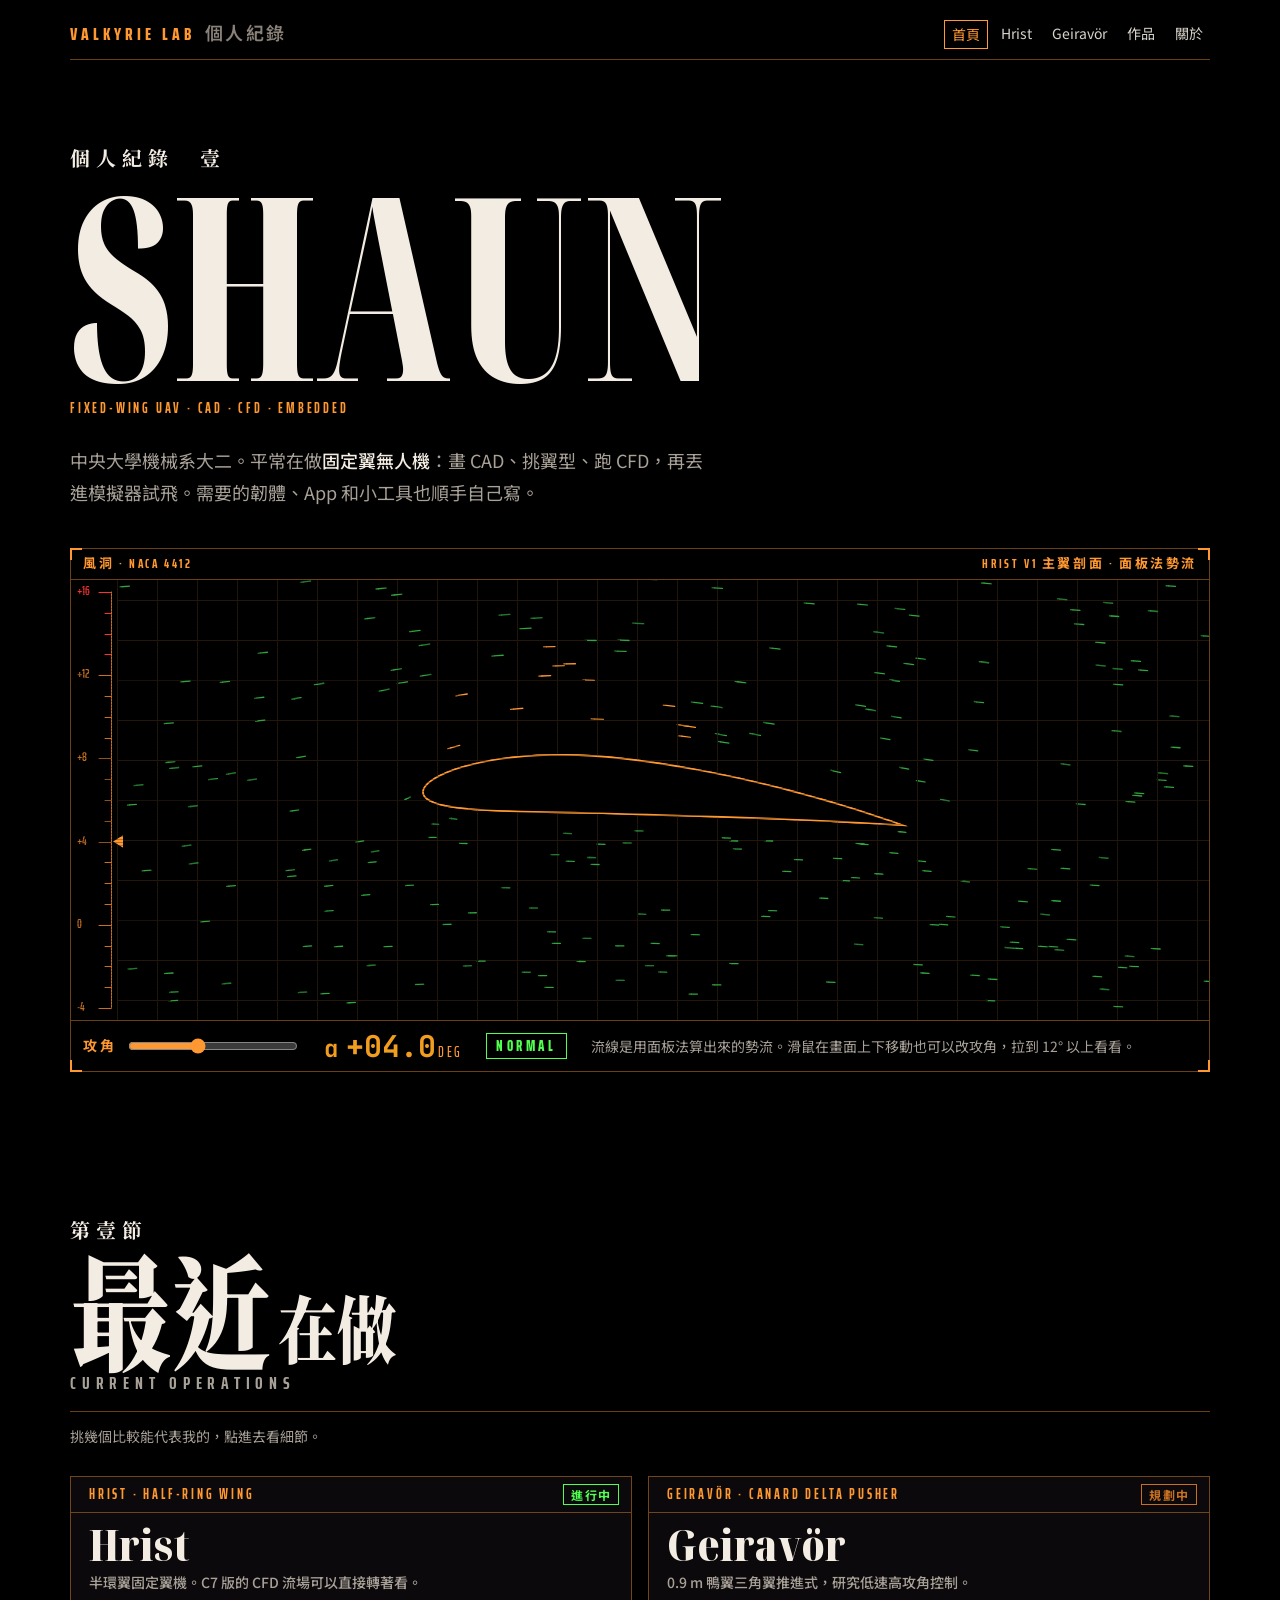
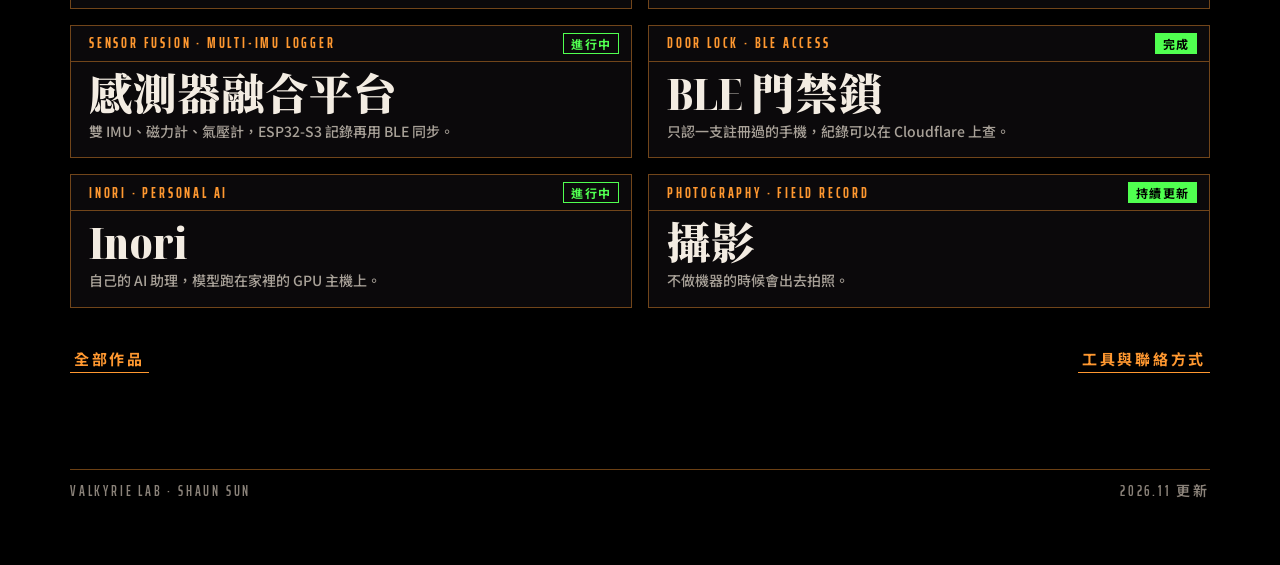
==== index.html @ 3d0bd572 "作品集網站首版（Valkyrie Lab） Shaun Sun 個人作品集：固定翼無人機、CAD/CFD、嵌入式。 首頁風洞動畫、Hrist/Geiravör 的 3D 檢視，共用 site.css/" ====
<!doctype html>
<html lang="zh-Hant">
<head>
<meta charset="utf-8">
<meta name="viewport" content="width=device-width, initial-scale=1, viewport-fit=cover">
<title>Shaun Sun · Valkyrie Lab</title>
<link rel="preconnect" href="https://fonts.googleapis.com">
<link rel="preconnect" href="https://fonts.gstatic.com" crossorigin>
<link rel="stylesheet" href="https://fonts.googleapis.com/css2?family=Noto+Serif+Display:wdth,wght@62.5..100,700..900&family=Noto+Serif+TC:wght@700;900&family=Noto+Sans+TC:wght@400;500;700&family=Saira+Extra+Condensed:wght@600;700;800&family=JetBrains+Mono:wght@400;500;700&display=swap">
<link rel="stylesheet" href="site.css">
</head>
<body>
<div class="wrap">

  <header class="top">
    <a class="mark" href="./">VALKYRIE LAB<span>個人紀錄</span></a>
    <nav aria-label="頁面導覽">
      <a href="./" aria-current="page">首頁</a>
      <a href="hrist.html">Hrist</a>
      <a href="geiravor.html">Geiravör</a>
      <a href="work.html">作品</a>
      <a href="about.html">關於</a>
    </nav>
  </header>

  <div class="hero">
    <div>
      <p class="ep">個人紀錄　壹</p>
      <h1 id="name" aria-label="Shaun"><span class="ln l2">SHAUN</span></h1>
      <p class="cap">Fixed-wing UAV · CAD · CFD · Embedded</p>
    </div>
  </div>
  <p class="lede">中央大學機械系大二。平常在做<b>固定翼無人機</b>：畫 CAD、挑翼型、跑 CFD，再丟進模擬器試飛。需要的韌體、App 和小工具也順手自己寫。</p>

  <div class="tunnel fr">
    <div class="panel-h"><span>風洞 · NACA 4412</span><span>Hrist V1 主翼剖面 · 面板法勢流</span></div>
    <div class="t-view">
      <canvas id="flow" aria-label="NACA 4412 翼型的氣流動畫，可調整攻角"></canvas>
      <div class="banner top" aria-hidden="true"><span class="hzb"></span><span class="msg"><b>警告</b><span class="en">STALL WARNING</span></span><span class="hzb"></span></div>
      <div class="banner bot" role="status"><span class="hzb"></span><span class="msg"><small>攻角超過 12°，上表面氣流開始分離</small></span><span class="hzb"></span></div>
    </div>
    <div class="tunnel-bar">
      <label for="aoa-in">攻角 <input type="range" id="aoa-in" min="-4" max="16" step="0.5" value="4"></label>
      <span class="aoa"><i>α</i><b id="aoa-out">+04.0</b>DEG</span>
      <span class="state" id="state">NORMAL</span>
      <span>流線是用面板法算出來的勢流。滑鼠在畫面上下移動也可以改攻角，拉到 12° 以上看看。</span>
    </div>
  </div>

  <section aria-labelledby="work-h">
    <h2 class="tc" id="work-h"><span class="ep">第壹節</span><span class="k"><span class="big">最近</span><span>在做</span></span><span class="en">Current operations</span></h2>
    <p class="sec-note">挑幾個比較能代表我的，點進去看細節。</p>
    <ul class="index">
      <li><a href="hrist.html"><span class="p-bar"><span>Hrist · Half-ring wing</span><span class="stamp s-now">進行中</span></span><span class="nm">Hrist<small>半環翼固定翼機。C7 版的 CFD 流場可以直接轉著看。</small></span></a></li>
      <li><a href="geiravor.html"><span class="p-bar"><span>Geiravör · Canard delta pusher</span><span class="stamp s-plan">規劃中</span></span><span class="nm">Geiravör<small>0.9 m 鴨翼三角翼推進式，研究低速高攻角控制。</small></span></a></li>
      <li><a href="work.html#fusion"><span class="p-bar"><span>Sensor fusion · Multi-IMU logger</span><span class="stamp s-now">進行中</span></span><span class="nm">感測器融合平台<small>雙 IMU、磁力計、氣壓計，ESP32-S3 記錄再用 BLE 同步。</small></span></a></li>
      <li><a href="work.html#doorlock"><span class="p-bar"><span>Door lock · BLE access</span><span class="stamp s-done">完成</span></span><span class="nm">BLE 門禁鎖<small>只認一支註冊過的手機，紀錄可以在 Cloudflare 上查。</small></span></a></li>
      <li><a href="work.html#inori"><span class="p-bar"><span>Inori · Personal AI</span><span class="stamp s-now">進行中</span></span><span class="nm">Inori<small>自己的 AI 助理，模型跑在家裡的 GPU 主機上。</small></span></a></li>
      <li><a href="work.html#photo"><span class="p-bar"><span>Photography · Field record</span><span class="stamp s-done">持續更新</span></span><span class="nm">攝影<small>不做機器的時候會出去拍照。</small></span></a></li>
    </ul>
    <p class="next"><a href="work.html">全部作品</a><a href="about.html">工具與聯絡方式</a></p>
  </section>

  <footer>
    <span>Valkyrie Lab · Shaun Sun</span>
    <span>2026.11 更新</span>
  </footer>
</div>

<script src="site.js"></script>
</body>
</html>
---- site.css ----
/* Shared styles for every page of the site.
   An original console-style personal record in the mood of 1990s anime command screens (no show marks):
   title-card headings (white heavy Mincho, compressed, big + small), thin orange frames with corner marks,
   green = state/data, red only for a real alert (the stall warning). */
:root {
  --void: #000000;
  --panel: #0b090b;
  --paper: #f3ece2;
  --ink: #d8d4cc;
  --ink-2: #a8a198;
  --ink-3: #8a8279;
  --line: rgba(216, 212, 204, 0.14);
  --or: #ff9830;
  --or-dim: #c87020;
  --or-line: rgba(255, 152, 48, 0.42);
  --or-faint: rgba(255, 152, 48, 0.13);
  --data: #50ff50;
  --amber: #f19e1f;
  --red: #ff3030;
  --model: #d8d4cc;
  --title: "Noto Serif Display", "Noto Serif TC", "Songti TC", serif;
  --mincho: "Noto Serif TC", "Songti TC", "PMingLiU", serif;
  --cond: "Saira Extra Condensed", "Arial Narrow", "Noto Sans TC", sans-serif;
  --sans: "Noto Sans TC", "PingFang TC", "Microsoft JhengHei", system-ui, sans-serif;
  --mono: "JetBrains Mono", ui-monospace, "Cascadia Mono", Consolas, monospace;
  color-scheme: dark;
}
/* dark by design: the console has no light mode, both theme hooks keep the same tokens */
@media (prefers-color-scheme: dark) { :root:not([data-theme="light"]) { color-scheme: dark; } }
:root[data-theme="dark"] { color-scheme: dark; }

* { box-sizing: border-box; }
html { scrollbar-color: var(--or-dim) var(--void); caret-color: var(--data); }
body { margin: 0; overflow-x: clip; background: var(--void); color: var(--ink); font: 16px/1.75 var(--sans); }
::selection { background: var(--or); color: #000; }
a { color: inherit; text-decoration: none; background: linear-gradient(var(--or), var(--or)) 0 100% / 100% 1px no-repeat; transition: background-size .12s steps(2), color .12s steps(2); }
a:hover { background-size: 100% 100%; color: #000; }
:focus-visible { outline: 1px solid var(--data); outline-offset: 3px; }
h1, h2, h3 { margin: 0; }
p, li, dd { text-wrap: pretty; }
button { font: inherit; color: inherit; }

.wrap {
  max-width: 1180px; margin: 0 auto;
  padding-left: max(20px, env(safe-area-inset-left, 0px));
  padding-right: max(20px, env(safe-area-inset-right, 0px));
  padding-block: 20px 64px;
}
.cap { font: 700 14px/1.3 var(--cond); letter-spacing: .2em; text-transform: uppercase; color: var(--or); }

/* frame with corner marks */
.fr { position: relative; border: 1px solid var(--or-line); }
.fr::before {
  content: ""; position: absolute; inset: -1px; pointer-events: none; z-index: 2;
  --c: var(--or); --l: 12px;
  background:
    linear-gradient(var(--c), var(--c)) 0 0 / var(--l) 2px, linear-gradient(var(--c), var(--c)) 0 0 / 2px var(--l),
    linear-gradient(var(--c), var(--c)) 100% 0 / var(--l) 2px, linear-gradient(var(--c), var(--c)) 100% 0 / 2px var(--l),
    linear-gradient(var(--c), var(--c)) 0 100% / var(--l) 2px, linear-gradient(var(--c), var(--c)) 0 100% / 2px var(--l),
    linear-gradient(var(--c), var(--c)) 100% 100% / var(--l) 2px, linear-gradient(var(--c), var(--c)) 100% 100% / 2px var(--l);
  background-repeat: no-repeat;
}
.panel-h { display: flex; flex-wrap: wrap; justify-content: space-between; gap: 4px 12px; padding: 7px 12px; border-bottom: 1px solid var(--or-line); font: 700 13px/1.2 var(--cond); letter-spacing: .2em; text-transform: uppercase; color: var(--or); }

/* ---------- top ---------- */
.top { display: flex; flex-wrap: wrap; justify-content: space-between; align-items: baseline; gap: 8px 24px; padding-bottom: 10px; border-bottom: 1px solid var(--or-line); }
.top .mark { font: 800 18px/1 var(--cond); letter-spacing: .22em; color: var(--or); background: none; }
.top .mark span { color: var(--ink-3); font-weight: 600; letter-spacing: .14em; margin-left: 10px; }
.top .mark:hover { color: var(--or); }
.top nav { display: flex; flex-wrap: wrap; gap: 4px 6px; font-size: 14px; }
.top nav a { background-size: 0 1px; padding: 1px 7px; }
.top nav a:hover { background-size: 100% 100%; }
.top nav a[aria-current="page"] { border: 1px solid var(--or); color: var(--or); }
.top nav a[aria-current="page"]:hover { color: #000; }

/* ---------- home hero: a title card ---------- */
.hero { padding-top: clamp(40px, 7vw, 88px); }
.ep { margin: 0 0 14px; font: 700 clamp(16px, 1.8vw, 20px)/1 var(--mincho); letter-spacing: .3em; color: var(--paper); }
h1 { font-family: var(--title); font-stretch: 62.5%; font-weight: 900; line-height: .78; color: var(--paper); }
h1 .ln { display: block; width: max-content; transform: scaleX(.8); transform-origin: left; }
h1 .l2 { font-size: clamp(104px, 20vw, 262px); }
h1 .ch { display: inline-block; }
.hero .cap { margin: 18px 0 0; }
.lede { font-size: clamp(16px, 1.8vw, 18px); max-width: 36em; margin: 28px 0 0; color: var(--ink-2); }
.lede b { color: var(--paper); font-weight: 500; }

.node { display: grid; grid-template-columns: 38px minmax(0, 1fr); gap: 0 12px; align-items: center; padding: 10px 12px; }
.node + .node { border-top: 1px solid var(--line); }
.hx { width: 38px; height: 33px; display: grid; place-items: center; clip-path: polygon(25% 0, 75% 0, 100% 50%, 75% 100%, 25% 100%, 0 50%); background: var(--or); color: #000; font: 800 18px/1 var(--cond); }
.node b { display: block; font: 700 16px/1.2 var(--cond); letter-spacing: .14em; color: var(--paper); }
.node span { display: block; font-size: 13px; line-height: 1.5; color: var(--ink-2); }

/* ---------- wind tunnel ---------- */
.tunnel { margin-top: 40px; --c-bg: #000000; --c-grid: #24170a; --c-line: #2fa63f; --c-hot: #ff9830; --c-foil: #ff9830; --c-alert: #ff3030; --c-tick: #c87020; }
.t-view { position: relative; }
.t-view canvas { display: block; width: 100%; height: clamp(280px, 40vw, 440px); background: #000; cursor: ns-resize; touch-action: pan-y; }
.t-view::after { content: ""; position: absolute; inset: 0; pointer-events: none; background: repeating-linear-gradient(0deg, rgba(0, 0, 0, .28) 0 1px, transparent 1px 3px); }
.tunnel-bar { display: flex; flex-wrap: wrap; align-items: center; gap: 10px 24px; padding: 10px 12px; border-top: 1px solid var(--or-line); font-size: 14px; color: var(--ink-2); }
.tunnel-bar label { display: flex; align-items: center; gap: 10px; font: 700 14px/1 var(--cond); letter-spacing: .18em; color: var(--or); }
.tunnel-bar input { width: 170px; accent-color: var(--or); }
.aoa { font: 500 14px/1 var(--cond); letter-spacing: .16em; color: var(--or); }
.aoa i { font: 700 24px/1 var(--mono); font-style: normal; color: var(--amber); }
.aoa b { font: 700 30px/1 var(--mono); letter-spacing: 0; color: var(--amber); font-variant-numeric: tabular-nums; margin: 0 2px 0 6px; }
.state { padding: 5px 9px 4px; border: 1px solid var(--data); color: var(--data); font: 800 15px/1 var(--cond); letter-spacing: .24em; }
.state.bad { border-color: var(--red); background: var(--red); color: #000; }

/* stall warning: one banner across the top of the tunnel, one across the bottom */
.banner { position: absolute; left: 46px; right: 0; z-index: 1; display: flex; align-items: stretch; background: rgba(0, 0, 0, .9); border-block: 2px solid var(--red); color: var(--red); pointer-events: none; visibility: hidden; }
.banner.top { top: 10px; }
.banner.bot { bottom: 10px; }
.banner .hzb { flex: 0 0 clamp(28px, 6vw, 72px); background: repeating-linear-gradient(-45deg, var(--red) 0 8px, #000 8px 16px); }
.banner .msg { flex: 1; display: flex; flex-wrap: wrap; align-items: baseline; justify-content: center; gap: 2px 18px; padding: 6px 12px; text-align: center; }
.banner b { font: 900 clamp(26px, 3.6vw, 38px)/1 var(--mincho); letter-spacing: .14em; }
.banner .en { font: 800 clamp(14px, 1.8vw, 19px)/1.2 var(--cond); letter-spacing: .34em; }
.banner small { font: 700 14px/1.5 var(--sans); color: var(--ink); }
.t-view.stall .banner { visibility: visible; }

/* ---------- title-card headings: first part big, second part small ---------- */
section { margin-top: clamp(88px, 12vw, 148px); }
.page-head { margin-top: clamp(48px, 8vw, 96px); }
.tc { display: grid; gap: 10px; padding-bottom: 16px; border-bottom: 1px solid var(--or-line); }
.tc .ep { margin: 0; }
.tc .k { display: flex; align-items: flex-end; flex-wrap: wrap; gap: 0 .1em; justify-self: start; transform: scaleX(.8); transform-origin: left bottom; font: 900 clamp(40px, 6vw, 74px)/1 var(--mincho); color: var(--paper); }
.tc .k .big { font-size: 1.7em; line-height: .9; }
.tc .en { font: 700 clamp(14px, 1.6vw, 18px)/1.2 var(--cond); letter-spacing: .32em; text-transform: uppercase; color: var(--ink-2); }
.sec-note { margin: 12px 0 0; font-size: 14px; color: var(--ink-2); }

/* status stamps: outline = in progress (blinks in the bar), solid = done, dim = planned */
.stamp { display: inline-block; padding: 4px 7px 3px; border: 1px solid currentColor; font: 700 12px/1 var(--sans); letter-spacing: .1em; white-space: nowrap; }
.s-now { color: var(--data); }
.s-done { color: #000; background: var(--data); border-color: var(--data); }
.s-plan { color: var(--or-dim); }

/* ---------- home: project index ---------- */
.index { list-style: none; margin: 28px 0 0; padding: 0; display: grid; grid-template-columns: repeat(2, minmax(0, 1fr)); gap: 16px; }
.index a { display: grid; grid-template-rows: auto 1fr; gap: 10px; height: 100%; padding: 0 18px 16px; background: var(--panel); border: 1px solid var(--or-line); transition: border-color .12s steps(2), background-color .12s steps(2); }
.index a:hover { color: inherit; background: var(--or-faint); border-color: var(--or); }
.index .p-bar { margin: 0 -18px; padding: 7px 12px 7px 18px; }
.index .nm { font-family: var(--title); font-stretch: 66%; font-weight: 900; font-size: clamp(30px, 3.4vw, 44px); line-height: 1; color: var(--paper); }
.index .nm small { display: block; margin-top: 6px; font: 500 14px/1.4 var(--sans); color: var(--ink-2); }

/* ---------- project articles ---------- */
.proj {
  margin-top: 32px; background: var(--panel);
  display: grid; grid-template-columns: minmax(0, 240px) minmax(0, 1fr) minmax(0, 300px); gap: 22px 36px;
  padding: 0 22px 26px; scroll-margin-top: 20px;
}
.p-bar { grid-column: 1 / -1; margin: 0 -22px; padding: 7px 12px 7px 22px; display: flex; flex-wrap: wrap; justify-content: space-between; align-items: center; gap: 8px 16px; border-bottom: 1px solid var(--or-line); font: 700 14px/1.2 var(--cond); letter-spacing: .2em; text-transform: uppercase; color: var(--or); }
.p-head { display: grid; gap: 10px; align-content: start; }
h3 { font-family: var(--title); font-stretch: 66%; font-weight: 900; font-size: clamp(36px, 4.2vw, 54px); line-height: .92; color: var(--paper); }
h3 small { display: block; margin-top: 10px; font: 500 15px/1.4 var(--sans); color: var(--ink-2); }
.meta { margin: 0; font: 600 14px/1.2 var(--cond); letter-spacing: .16em; text-transform: uppercase; color: var(--ink-3); }
.p-body { display: grid; gap: 14px; align-content: start; min-width: 0; }
.p-body p { margin: 0; }
.note { color: var(--amber); font-size: 15px; line-height: 1.6; }
.note::before { content: "NOTE"; margin-right: 10px; font: 700 13px/1 var(--cond); letter-spacing: .18em; color: var(--or-dim); }
.tools { font: 13px/1.7 var(--mono); color: var(--ink-3); }
.subs { list-style: none; margin: 0; padding: 0; font-size: 15px; }
.subs li { display: flex; justify-content: space-between; align-items: center; gap: 12px; padding: 7px 0; border-bottom: 1px solid var(--line); }
.log { list-style: none; margin: 24px 0 0; padding: 0; border-left: 2px solid var(--or); }
.log li { display: grid; grid-template-columns: 56px 128px minmax(0, 1fr); gap: 4px 16px; align-items: baseline; padding: 12px 0 12px 16px; border-bottom: 1px solid var(--line); }
.log time { font: 13px/1.4 var(--mono); color: var(--amber); font-variant-numeric: tabular-nums; }
.log b { font: 700 18px/1.2 var(--cond); letter-spacing: .14em; color: var(--or); }
.log span { color: var(--ink-2); max-width: 40em; }
.p-spec { margin: 0; display: grid; grid-template-columns: max-content minmax(0, 1fr); gap: 0 16px; align-content: start; font-size: 14px; }
.p-spec dt { padding: 6px 0; border-top: 1px solid var(--line); color: var(--ink-3); }
.p-spec dd { margin: 0; padding: 6px 0; border-top: 1px solid var(--line); font: 13.5px/1.6 var(--mono); color: var(--data); min-width: 0; overflow-wrap: anywhere; font-variant-numeric: tabular-nums; }
.media { grid-column: 1 / -1; display: grid; grid-template-columns: repeat(3, minmax(0, 1fr)); gap: 16px; }
.media figure { margin: 0; display: grid; gap: 8px; min-width: 0; }
.media figcaption { font: 600 14px/1.3 var(--cond); letter-spacing: .14em; text-transform: uppercase; color: var(--ink-3); }
.foil img { display: block; width: 100%; max-width: 100%; aspect-ratio: 4 / 1; object-fit: contain; padding: 10px; background: #fff; filter: invert(1); border: 1px solid #555; }

/* 3D viewers */
.viewer { grid-column: 1 / -1; position: relative; margin: 0; }
.v-stage { position: relative; }
.v-stage canvas {
  display: block; width: 100%; height: clamp(300px, 46vw, 540px); cursor: grab; touch-action: pan-y;
  background: linear-gradient(var(--line) 1px, transparent 1px) 0 0 / 40px 40px, linear-gradient(90deg, var(--line) 1px, transparent 1px) 0 0 / 40px 40px, #000;
}
.v-stage canvas:active { cursor: grabbing; }
.v-load { position: absolute; left: 12px; top: 10px; font: 13px/1.4 var(--mono); color: var(--data); pointer-events: none; }
.viewer .note { font-family: var(--sans); padding: 10px 12px 12px; margin: 0; }
.rack { position: absolute; right: 10px; top: 10px; width: 196px; background: rgba(0, 0, 0, .78); pointer-events: none; }
.rack dl { margin: 0; display: grid; grid-template-columns: max-content minmax(0, 1fr); gap: 0 10px; padding: 6px 10px 8px; }
.rack dt { font: 700 12px/1.9 var(--cond); letter-spacing: .18em; color: var(--or); }
.rack dd { margin: 0; font: 12px/1.9 var(--mono); color: var(--data); text-align: right; font-variant-numeric: tabular-nums; }
.v-ctl { display: flex; flex-wrap: wrap; align-items: center; gap: 8px 10px; padding: 10px 12px; border-top: 1px solid var(--or-line); }
.tg { padding: 5px 10px 4px; border: 1px solid var(--or-dim); background: transparent; color: var(--or); font: 700 14px/1 var(--cond); letter-spacing: .16em; cursor: pointer; transition: background-color .12s steps(2), color .12s steps(2); }
.tg[aria-pressed="true"] { background: var(--or); border-color: var(--or); color: #000; }
.tg:disabled { opacity: .4; cursor: default; }
.v-ctl label { display: flex; align-items: center; gap: 8px; margin-left: auto; font: 700 14px/1 var(--cond); letter-spacing: .16em; color: var(--or); }
.v-ctl input { width: 150px; accent-color: var(--or); }
.v-ctl output { min-width: 5.5em; font: 13px/1 var(--mono); color: var(--amber); font-variant-numeric: tabular-nums; }
.legend { display: flex; flex-wrap: wrap; gap: 8px 28px; padding: 0 12px 4px; }
.leg { display: grid; gap: 4px; min-width: 200px; flex: 1; max-width: 340px; }
.leg span { font: 600 13px/1.2 var(--cond); letter-spacing: .14em; color: var(--ink-2); }
.leg i { display: block; height: 8px; }
.leg em { display: flex; justify-content: space-between; font: normal 11px/1 var(--mono); color: var(--ink-3); }
.ig { font-size: 18px; font-weight: 700; }

/* ---------- archive ---------- */
.groups { display: grid; grid-template-columns: repeat(2, minmax(0, 1fr)); gap: 0 56px; }
.group h3 { font: 700 15px/1.3 var(--sans); letter-spacing: .12em; color: var(--or); padding: 32px 0 8px; border-bottom: 1px solid var(--or-line); }
.list { list-style: none; margin: 0; padding: 0; }
.list li { display: grid; grid-template-columns: minmax(0, 1fr) max-content; gap: 4px 16px; padding: 12px 10px; margin: 0 -10px; border-bottom: 1px solid var(--line); scroll-margin-top: 20px; transition: background-color .12s steps(2); }
.list li:hover, .list li:target { background-color: var(--or-faint); }
.list b { color: var(--paper); font-weight: 700; }
.list .d { grid-column: 1 / -1; font-size: 14px; color: var(--ink-2); }
.list .t { grid-column: 1 / -1; font: 12px/1.6 var(--mono); color: var(--ink-3); }
.list .stamp { align-self: start; }
.list li.has-thumb { grid-template-columns: minmax(0, 1fr) max-content 92px; }
.list .thumb { grid-column: 3; grid-row: 1 / span 3; width: 92px; height: 120px; max-width: 100%; object-fit: cover; border: 1px solid var(--or-line); filter: grayscale(.35) contrast(1.08); }

/* ---------- tools ---------- */
.xref { margin: 28px 0 0; display: grid; grid-template-columns: max-content minmax(0, 1fr); gap: 0 28px; }
.xref dt, .xref dd { margin: 0; padding: 12px 0; border-bottom: 1px solid var(--line); }
.xref dt { font: 500 14px/1.6 var(--mono); color: var(--or); }
.xref dd { display: flex; flex-wrap: wrap; gap: 2px 18px; font-size: 15px; min-width: 0; }

/* ---------- about ---------- */
.about { display: grid; grid-template-columns: minmax(0, 1.4fr) minmax(0, 1fr); gap: 40px 64px; padding-top: 28px; }
.about p { margin: 0 0 14px; max-width: 36em; }
.side { display: grid; gap: 24px; align-content: start; }
.contact { margin: 0; align-content: start; display: grid; grid-template-columns: max-content minmax(0, 1fr); }
.contact dt, .contact dd { margin: 0; padding: 10px 12px; border-bottom: 1px solid var(--line); min-width: 0; overflow-wrap: anywhere; }
.contact dt { font: 700 14px/1.6 var(--cond); letter-spacing: .16em; text-transform: uppercase; color: var(--or); }
.contact .todo { color: var(--ink-3); }

.next { margin-top: 40px; display: flex; flex-wrap: wrap; justify-content: space-between; gap: 12px; font: 700 15px/1.4 var(--cond); letter-spacing: .18em; text-transform: uppercase; }
.next a { color: var(--or); padding: 2px 4px; }
.next a:hover { color: #000; }

footer { margin-top: 96px; padding-top: 12px; border-top: 1px solid var(--or-line); display: flex; flex-wrap: wrap; justify-content: space-between; gap: 8px; font: 600 14px/1.4 var(--cond); letter-spacing: .2em; text-transform: uppercase; color: var(--ink-3); }

@media (max-width: 960px) {
  .proj { grid-template-columns: minmax(0, 1fr) minmax(0, 1fr); }
  .p-head { grid-column: 1 / -1; }
}
@media (max-width: 720px) {
  .proj, .groups, .about, .media, .index { grid-template-columns: 1fr; }
  .xref { grid-template-columns: 1fr; }
  .log li { grid-template-columns: 56px minmax(0, 1fr); }
  .log span { grid-column: 1 / -1; }
  .xref dt { border-bottom: 0; padding-bottom: 0; }
  .rack { position: static; width: auto; border-top: 1px solid var(--or-line); }
  .v-ctl label { margin-left: 0; }
  .banner { left: 0; }
}

/* ---------- motion: stepped, never eased. The name types in, the tunnel boots, live work blinks. ---------- */
@media (prefers-reduced-motion: no-preference) {
  h1 .ch { animation: type 10ms steps(1, end) both; animation-delay: calc(150ms + var(--i) * 70ms); }
  @keyframes type { from { opacity: 0; } }
  .tunnel { animation: boot .4s .9s steps(4, jump-none) both; }
  @keyframes boot { from { opacity: 0; } }
  .p-bar .s-now { animation: blink 1.2s steps(1, end) infinite; }
  .t-view.stall .banner .msg, .state.bad { animation: blink .9s steps(1, end) infinite; }
  @keyframes blink { 50% { opacity: .35; } }
}
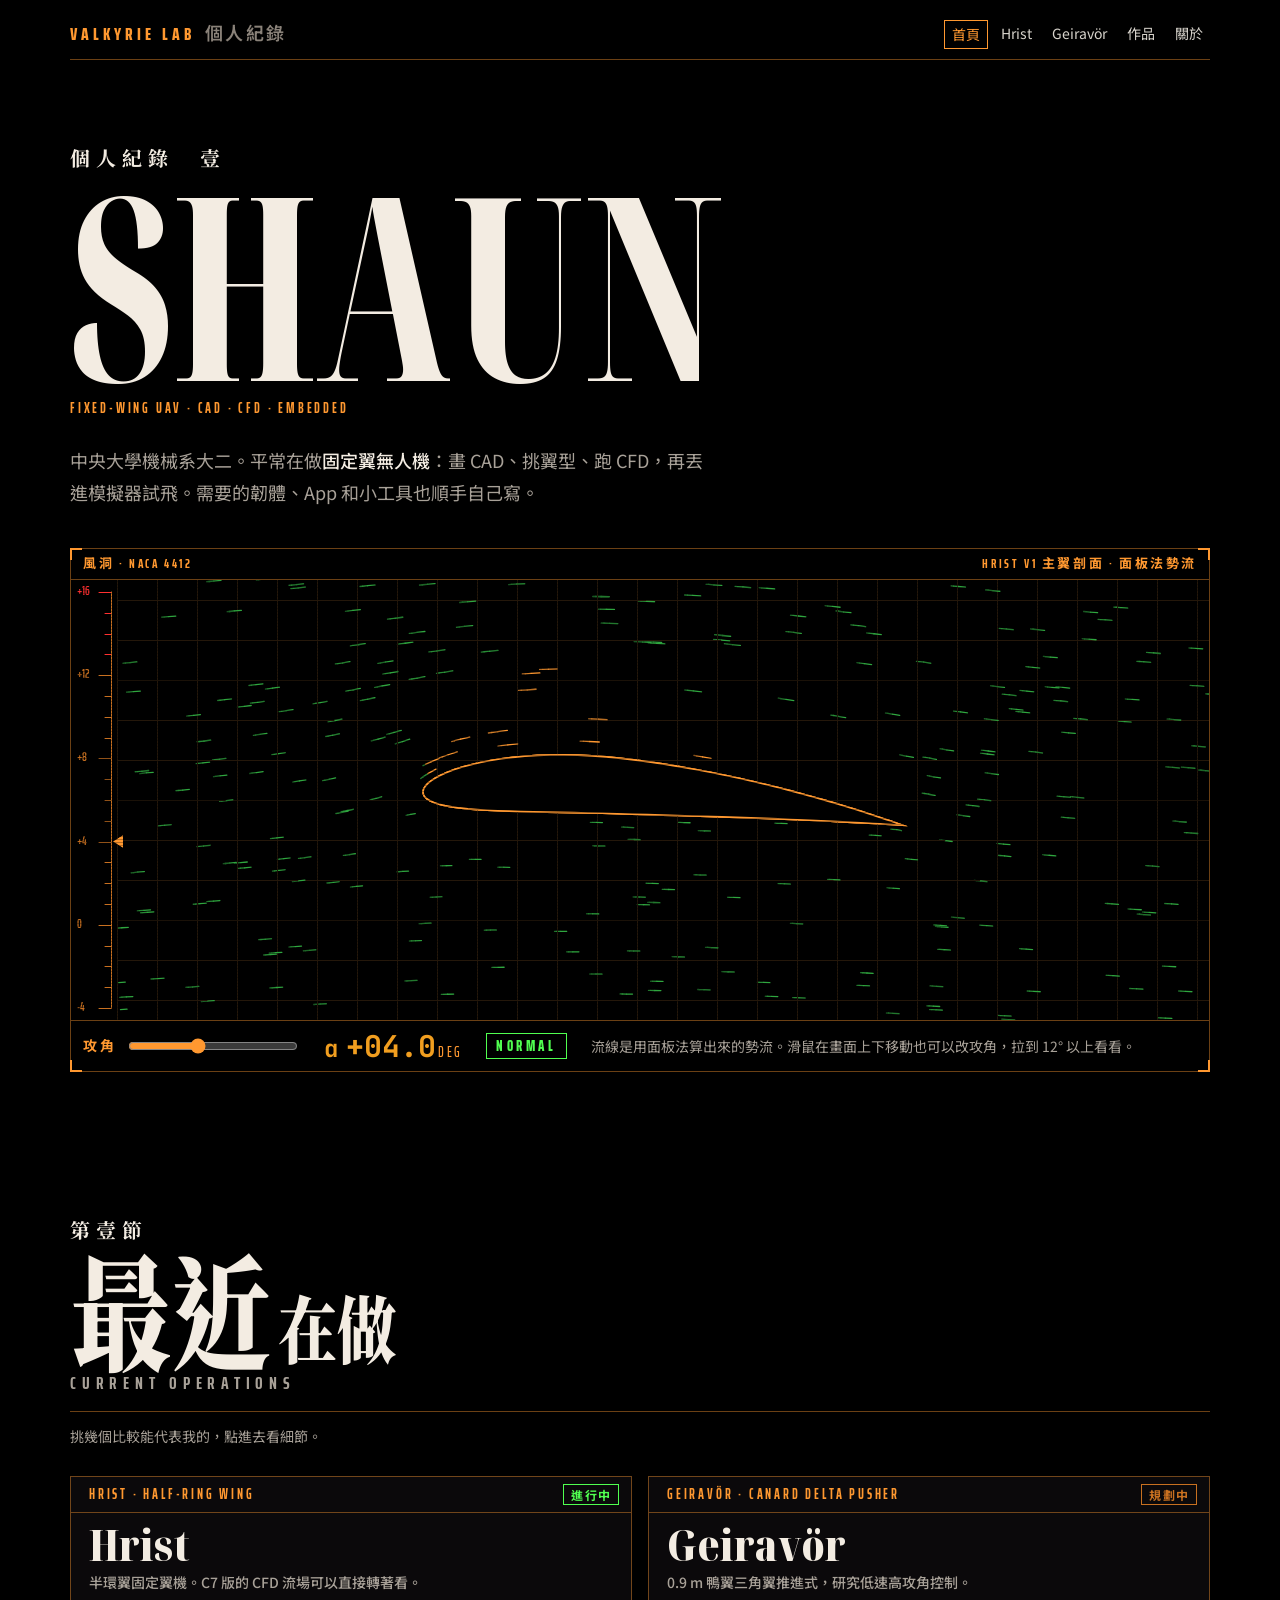
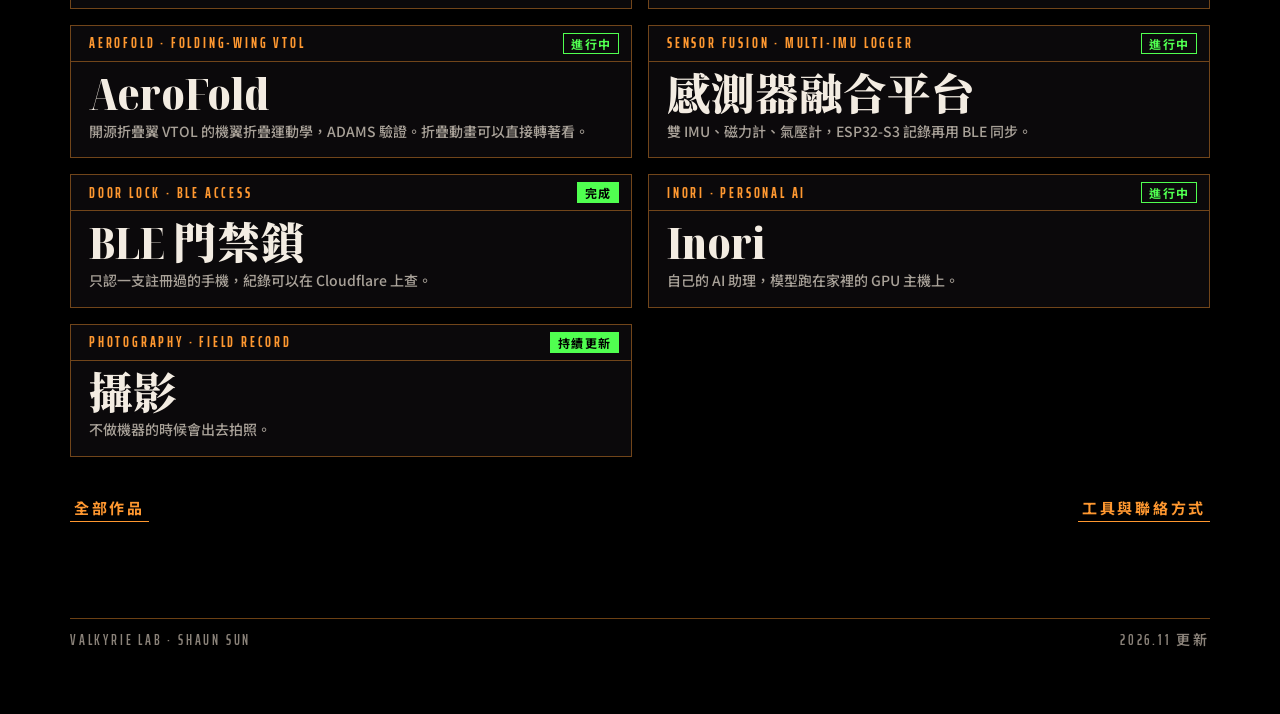
==== commit 5b54077e: "AeroFold 改成和 Hrist、Geiravör 同格式的專案頁，首頁加卡片 - aerofold.html：網站版專案頁（規格表、子項目、嵌入式 3D 檢視） - aerofold-viewe" ====
--- a/index.html
+++ b/index.html
@@ -53,6 +53,7 @@
     <ul class="index">
       <li><a href="hrist.html"><span class="p-bar"><span>Hrist · Half-ring wing</span><span class="stamp s-now">進行中</span></span><span class="nm">Hrist<small>半環翼固定翼機。C7 版的 CFD 流場可以直接轉著看。</small></span></a></li>
       <li><a href="geiravor.html"><span class="p-bar"><span>Geiravör · Canard delta pusher</span><span class="stamp s-plan">規劃中</span></span><span class="nm">Geiravör<small>0.9 m 鴨翼三角翼推進式，研究低速高攻角控制。</small></span></a></li>
+      <li><a href="aerofold.html"><span class="p-bar"><span>AeroFold · Folding-wing VTOL</span><span class="stamp s-now">進行中</span></span><span class="nm">AeroFold<small>開源折疊翼 VTOL 的機翼折疊運動學，ADAMS 驗證。折疊動畫可以直接轉著看。</small></span></a></li>
       <li><a href="work.html#fusion"><span class="p-bar"><span>Sensor fusion · Multi-IMU logger</span><span class="stamp s-now">進行中</span></span><span class="nm">感測器融合平台<small>雙 IMU、磁力計、氣壓計，ESP32-S3 記錄再用 BLE 同步。</small></span></a></li>
       <li><a href="work.html#doorlock"><span class="p-bar"><span>Door lock · BLE access</span><span class="stamp s-done">完成</span></span><span class="nm">BLE 門禁鎖<small>只認一支註冊過的手機，紀錄可以在 Cloudflare 上查。</small></span></a></li>
       <li><a href="work.html#inori"><span class="p-bar"><span>Inori · Personal AI</span><span class="stamp s-now">進行中</span></span><span class="nm">Inori<small>自己的 AI 助理，模型跑在家裡的 GPU 主機上。</small></span></a></li>
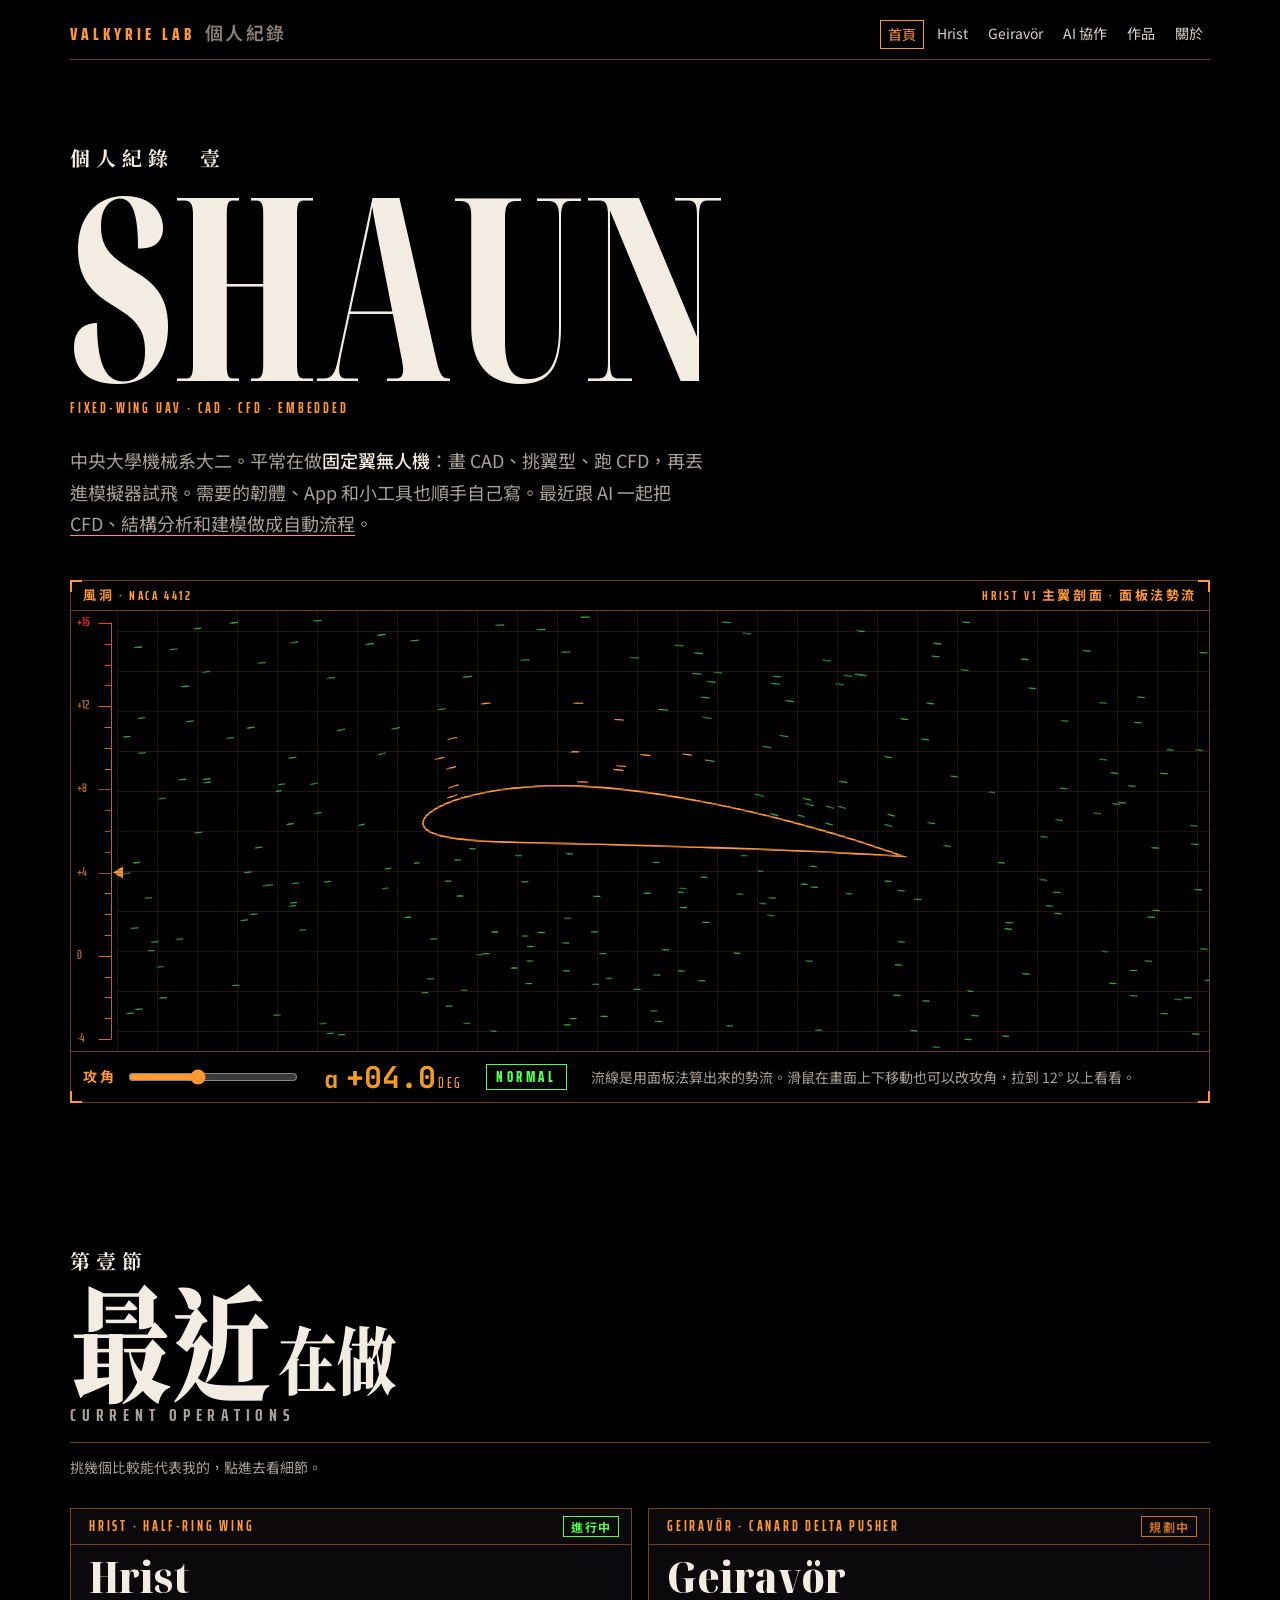
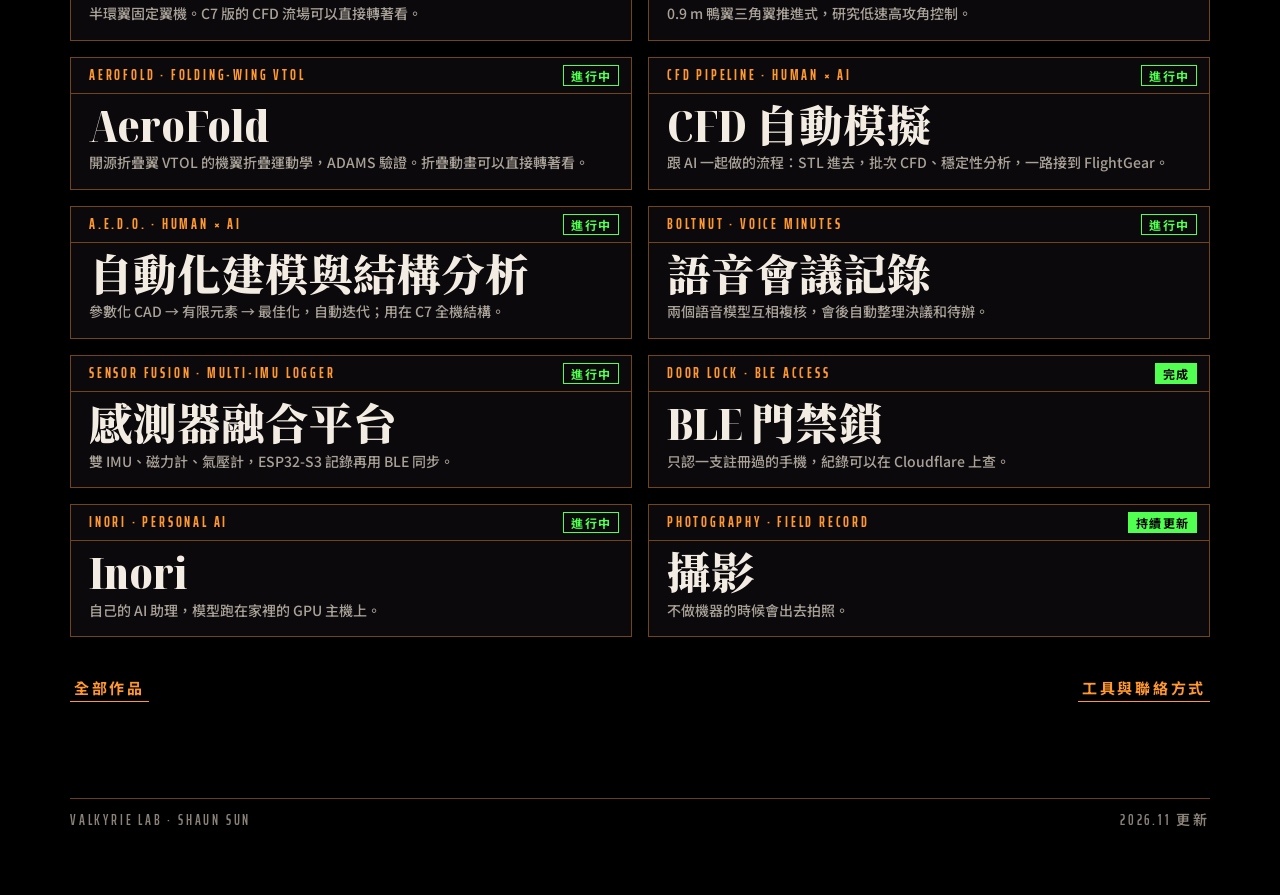
==== commit 20f5efc0: "新增「AI 共同實作」頁：CFD 自動模擬、自動化建模與結構分析、語音會議記錄 - ai.html：三個專案的說明、流程圖、規格與 AEDO 圖 - 所有頁面導覽加入 AI 協作；首頁與作品頁加入連結" ====
--- a/index.html
+++ b/index.html
@@ -18,6 +18,7 @@
       <a href="./" aria-current="page">首頁</a>
       <a href="hrist.html">Hrist</a>
       <a href="geiravor.html">Geiravör</a>
+      <a href="ai.html">AI 協作</a>
       <a href="work.html">作品</a>
       <a href="about.html">關於</a>
     </nav>
@@ -30,7 +31,7 @@
       <p class="cap">Fixed-wing UAV · CAD · CFD · Embedded</p>
     </div>
   </div>
-  <p class="lede">中央大學機械系大二。平常在做<b>固定翼無人機</b>：畫 CAD、挑翼型、跑 CFD，再丟進模擬器試飛。需要的韌體、App 和小工具也順手自己寫。</p>
+  <p class="lede">中央大學機械系大二。平常在做<b>固定翼無人機</b>：畫 CAD、挑翼型、跑 CFD，再丟進模擬器試飛。需要的韌體、App 和小工具也順手自己寫。最近跟 AI 一起把 <a href="ai.html">CFD、結構分析和建模做成自動流程</a>。</p>
 
   <div class="tunnel fr">
     <div class="panel-h"><span>風洞 · NACA 4412</span><span>Hrist V1 主翼剖面 · 面板法勢流</span></div>
@@ -54,6 +55,9 @@
       <li><a href="hrist.html"><span class="p-bar"><span>Hrist · Half-ring wing</span><span class="stamp s-now">進行中</span></span><span class="nm">Hrist<small>半環翼固定翼機。C7 版的 CFD 流場可以直接轉著看。</small></span></a></li>
       <li><a href="geiravor.html"><span class="p-bar"><span>Geiravör · Canard delta pusher</span><span class="stamp s-plan">規劃中</span></span><span class="nm">Geiravör<small>0.9 m 鴨翼三角翼推進式，研究低速高攻角控制。</small></span></a></li>
       <li><a href="aerofold.html"><span class="p-bar"><span>AeroFold · Folding-wing VTOL</span><span class="stamp s-now">進行中</span></span><span class="nm">AeroFold<small>開源折疊翼 VTOL 的機翼折疊運動學，ADAMS 驗證。折疊動畫可以直接轉著看。</small></span></a></li>
+      <li><a href="ai.html#cfd-auto"><span class="p-bar"><span>CFD pipeline · Human × AI</span><span class="stamp s-now">進行中</span></span><span class="nm">CFD 自動模擬<small>跟 AI 一起做的流程：STL 進去，批次 CFD、穩定性分析，一路接到 FlightGear。</small></span></a></li>
+      <li><a href="ai.html#aedo"><span class="p-bar"><span>A.E.D.O. · Human × AI</span><span class="stamp s-now">進行中</span></span><span class="nm">自動化建模與結構分析<small>參數化 CAD → 有限元素 → 最佳化，自動迭代；用在 C7 全機結構。</small></span></a></li>
+      <li><a href="ai.html#meeting"><span class="p-bar"><span>BoltNut · Voice minutes</span><span class="stamp s-now">進行中</span></span><span class="nm">語音會議記錄<small>兩個語音模型互相複核，會後自動整理決議和待辦。</small></span></a></li>
       <li><a href="work.html#fusion"><span class="p-bar"><span>Sensor fusion · Multi-IMU logger</span><span class="stamp s-now">進行中</span></span><span class="nm">感測器融合平台<small>雙 IMU、磁力計、氣壓計，ESP32-S3 記錄再用 BLE 同步。</small></span></a></li>
       <li><a href="work.html#doorlock"><span class="p-bar"><span>Door lock · BLE access</span><span class="stamp s-done">完成</span></span><span class="nm">BLE 門禁鎖<small>只認一支註冊過的手機，紀錄可以在 Cloudflare 上查。</small></span></a></li>
       <li><a href="work.html#inori"><span class="p-bar"><span>Inori · Personal AI</span><span class="stamp s-now">進行中</span></span><span class="nm">Inori<small>自己的 AI 助理，模型跑在家裡的 GPU 主機上。</small></span></a></li>
--- a/site.css
+++ b/site.css
@@ -227,6 +227,29 @@
 .contact .todo { color: var(--ink-3); }
 
 .next { margin-top: 40px; display: flex; flex-wrap: wrap; justify-content: space-between; gap: 12px; font: 700 15px/1.4 var(--cond); letter-spacing: .18em; text-transform: uppercase; }
+/* ---------- AI co-work page: pipelines, wide figures, split of work ---------- */
+.flow { grid-column: 1 / -1; list-style: none; margin: 0; padding: 0; display: flex; flex-wrap: nowrap; align-items: stretch; gap: 0; counter-reset: st; }
+.flow li { counter-increment: st; flex: 1 1 0; min-width: 0; display: grid; align-content: start; gap: 4px; padding: 10px 12px; border: 1px solid var(--or-line); background: var(--void); position: relative; margin-right: 22px; }
+.flow li:last-child { margin-right: 0; }
+.flow li::before { content: counter(st, decimal-leading-zero); font: 700 13px/1 var(--cond); letter-spacing: .18em; color: var(--or); }
+.flow li:not(:last-child)::after { content: "▶"; position: absolute; right: -18px; top: 50%; transform: translateY(-50%); font-size: 11px; color: var(--or-dim); }
+.flow b { font: 700 18px/1.15 var(--cond); letter-spacing: .06em; color: var(--paper); }
+.flow span { font-size: 13.5px; line-height: 1.5; color: var(--ink-2); }
+.flow li.gate { border-color: var(--data); }
+.flow li.gate::before { content: counter(st, decimal-leading-zero) " · GATE"; color: var(--data); }
+.flow li.human { border-style: dashed; border-color: var(--amber); }
+.flow li.human::before { content: counter(st, decimal-leading-zero) " · 人工"; color: var(--amber); }
+.flow-cap { grid-column: 1 / -1; margin: -10px 0 0; font-size: 13.5px; color: var(--ink-3); }
+.figs { grid-column: 1 / -1; display: grid; grid-template-columns: minmax(0, 1fr) minmax(0, 1.5fr); gap: 16px; align-items: start; }
+.wide { grid-column: 1 / -1; margin: 0; display: grid; gap: 8px; min-width: 0; }
+.figs .wide { grid-column: auto; }
+.wide img { display: block; width: 100%; height: auto; background: #fff; border: 1px solid #555; }
+.wide figcaption { font-size: 14px; color: var(--ink-3); }
+.split { display: grid; grid-template-columns: repeat(3, minmax(0, 1fr)); gap: 16px; margin-top: 24px; }
+.split > div { padding: 14px 18px 18px; background: var(--panel); }
+.split h3 { font-size: clamp(26px, 3vw, 34px); margin-bottom: 10px; }
+.split ul { margin: 0; padding-left: 1.1em; font-size: 15px; color: var(--ink-2); display: grid; gap: 6px; }
+
 .next a { color: var(--or); padding: 2px 4px; }
 .next a:hover { color: #000; }
 
@@ -235,10 +258,13 @@
 @media (max-width: 960px) {
   .proj { grid-template-columns: minmax(0, 1fr) minmax(0, 1fr); }
   .p-head { grid-column: 1 / -1; }
+  .flow { flex-direction: column; }
+  .flow li { margin-right: 0; margin-bottom: 14px; }
+  .flow li:not(:last-child)::after { content: "▼"; right: auto; left: 50%; top: auto; bottom: -15px; transform: translateX(-50%); }
 }
 @media (max-width: 720px) {
-  .proj, .groups, .about, .media, .index { grid-template-columns: 1fr; }
-  .xref { grid-template-columns: 1fr; }
+  .proj, .groups, .about, .media, .index, .split, .figs { grid-template-columns: 1fr; }
+      .xref { grid-template-columns: 1fr; }
   .log li { grid-template-columns: 56px minmax(0, 1fr); }
   .log span { grid-column: 1 / -1; }
   .xref dt { border-bottom: 0; padding-bottom: 0; }
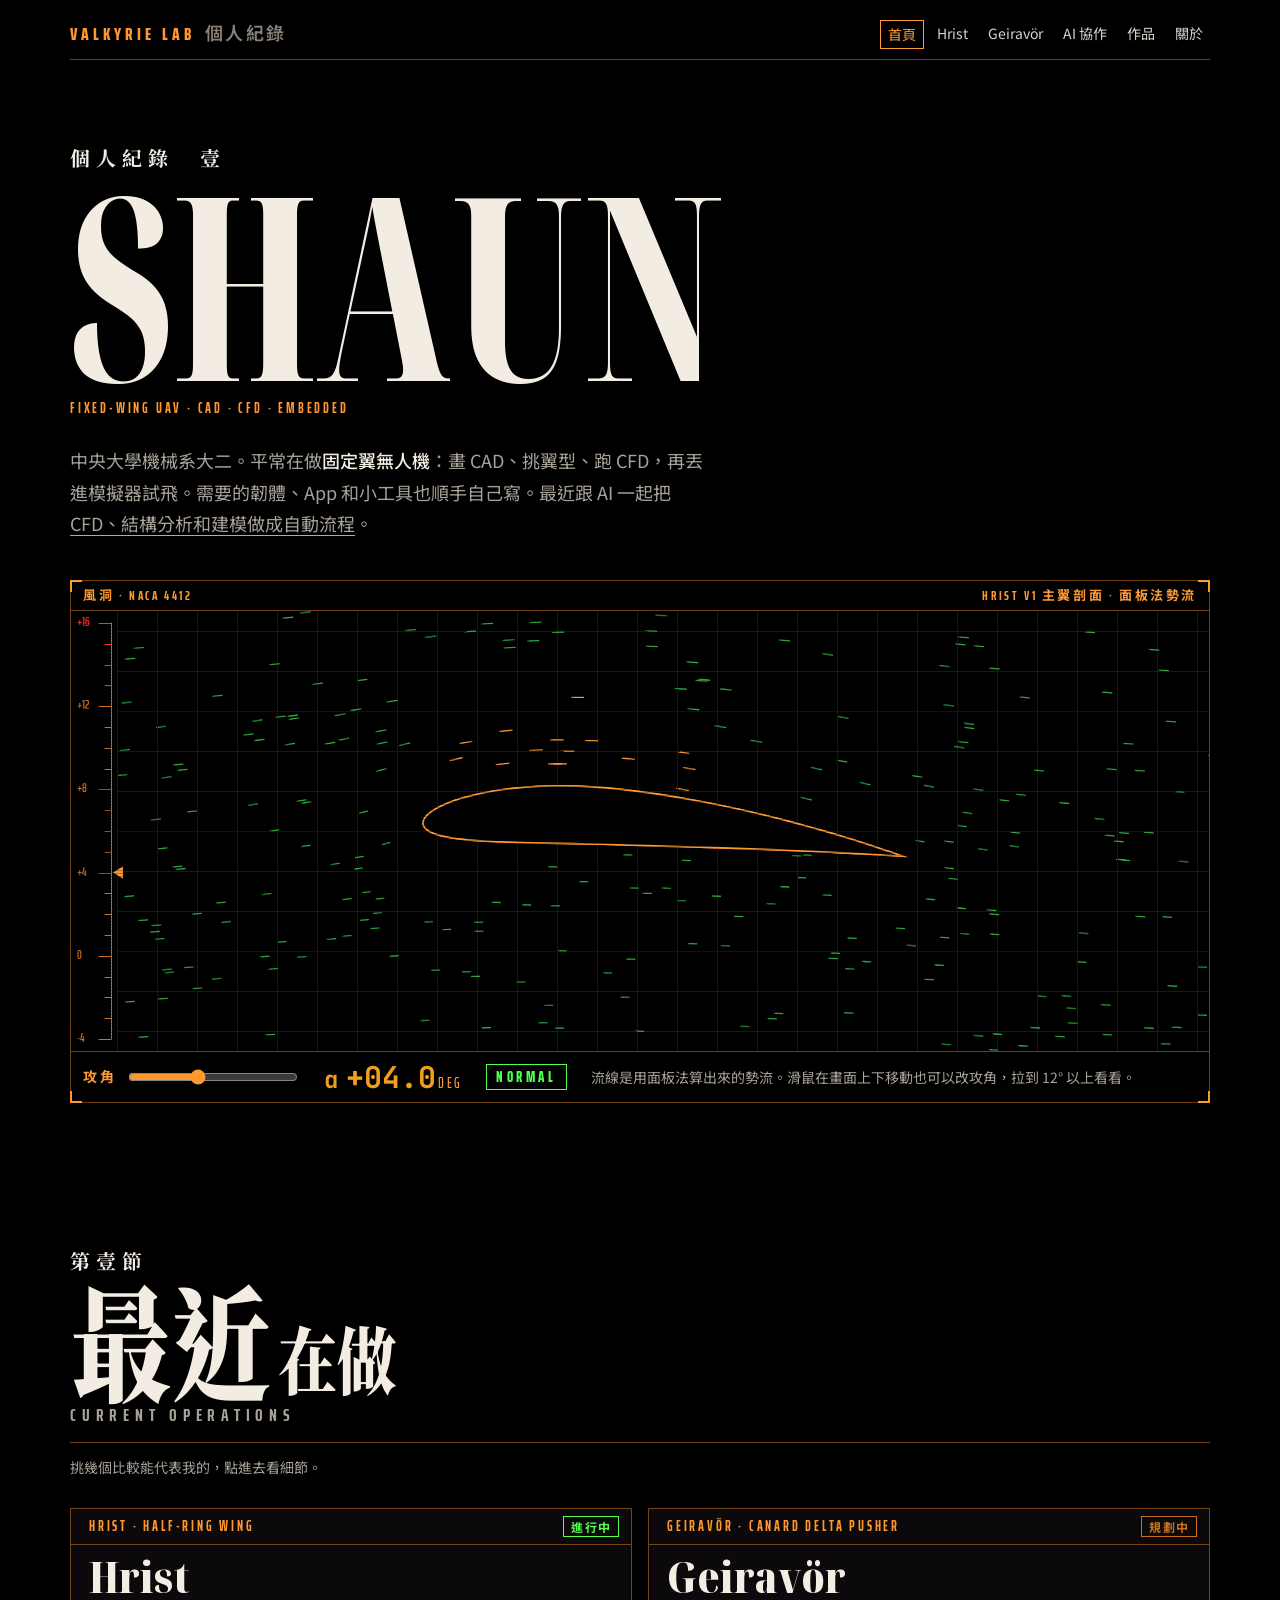
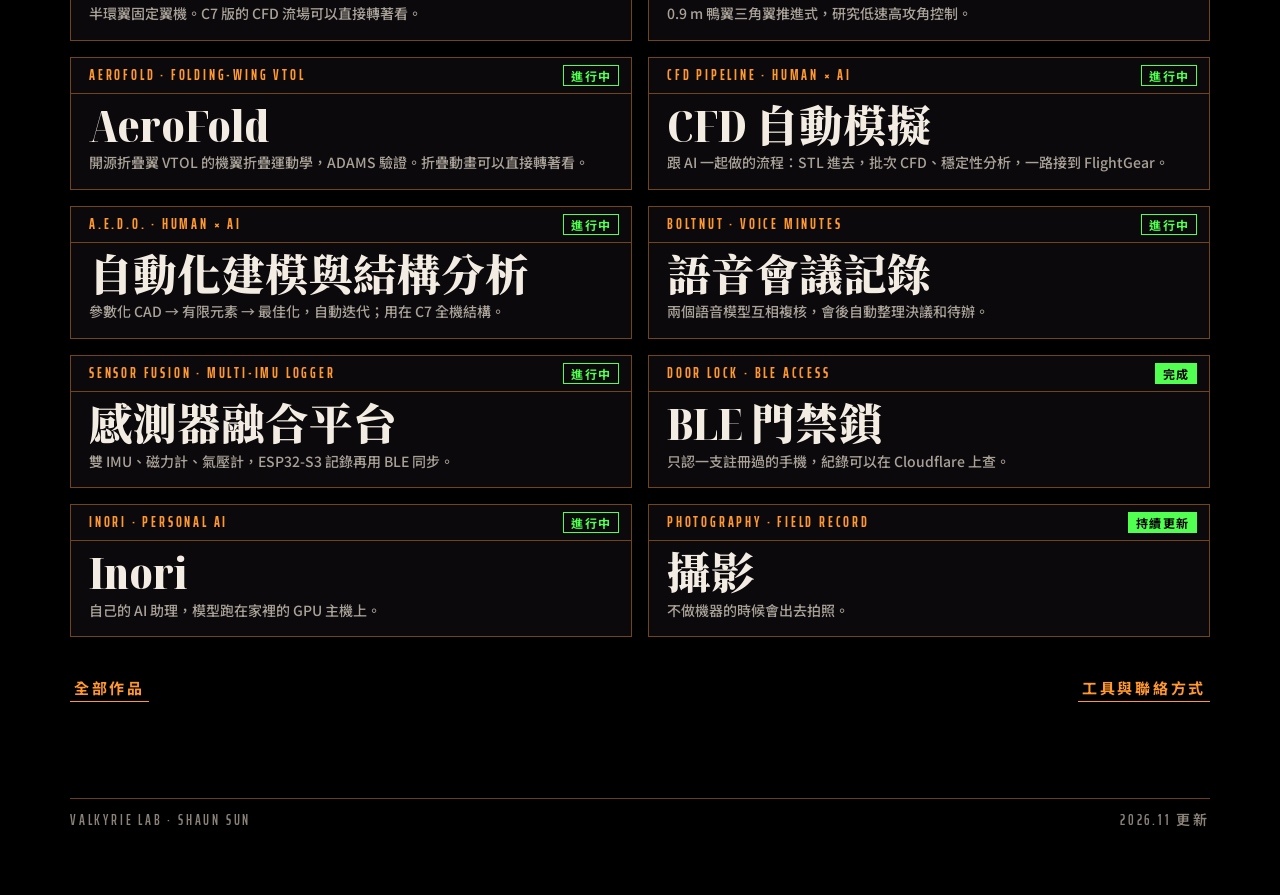
==== commit 31103d02: "CSS/JS 網址加版本號，避免瀏覽器用到舊的樣式 Co-Authored-By: Claude Opus 5.5 <noreply@anthropic.com>" ====
--- a/index.html
+++ b/index.html
@@ -7,7 +7,7 @@
 <link rel="preconnect" href="https://fonts.googleapis.com">
 <link rel="preconnect" href="https://fonts.gstatic.com" crossorigin>
 <link rel="stylesheet" href="https://fonts.googleapis.com/css2?family=Noto+Serif+Display:wdth,wght@62.5..100,700..900&family=Noto+Serif+TC:wght@700;900&family=Noto+Sans+TC:wght@400;500;700&family=Saira+Extra+Condensed:wght@600;700;800&family=JetBrains+Mono:wght@400;500;700&display=swap">
-<link rel="stylesheet" href="site.css">
+<link rel="stylesheet" href="site.css?v=20261110b">
 </head>
 <body>
 <div class="wrap">
@@ -72,6 +72,6 @@
   </footer>
 </div>
 
-<script src="site.js"></script>
+<script src="site.js?v=20261110b"></script>
 </body>
 </html>
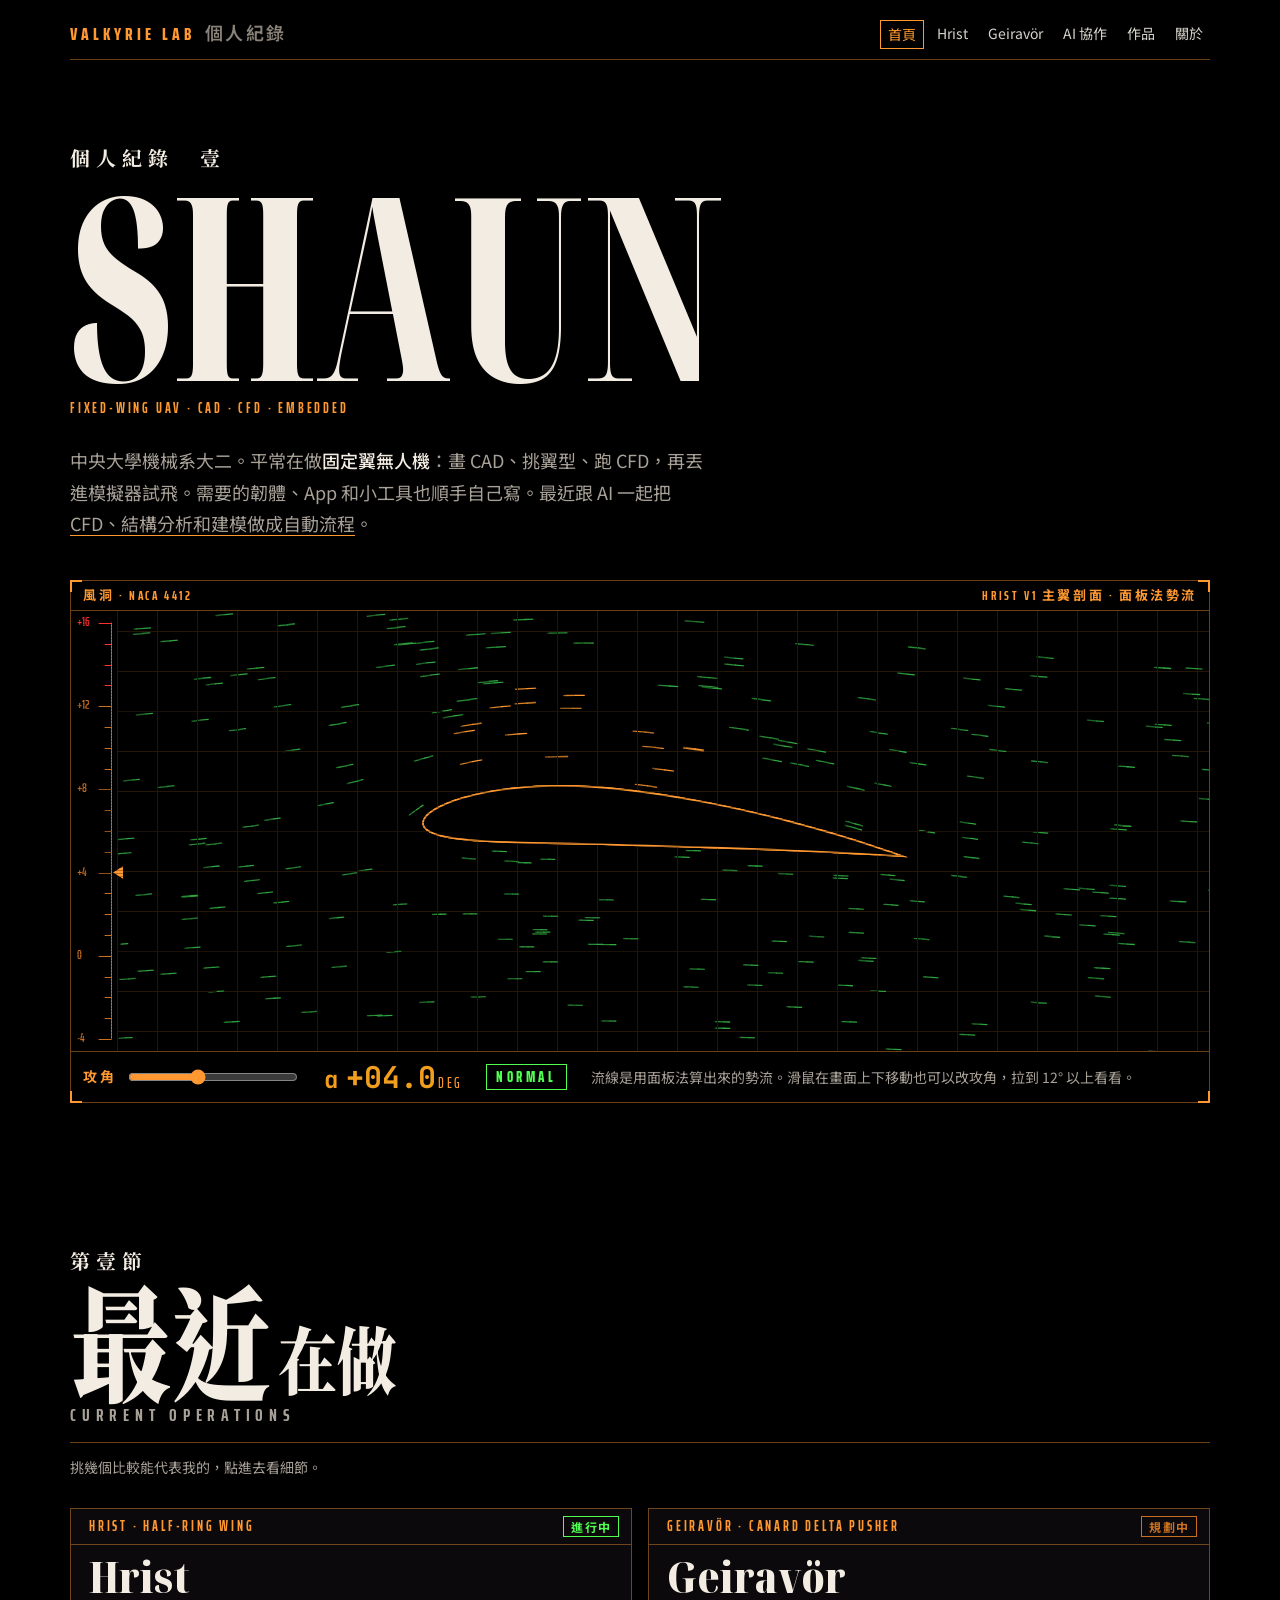
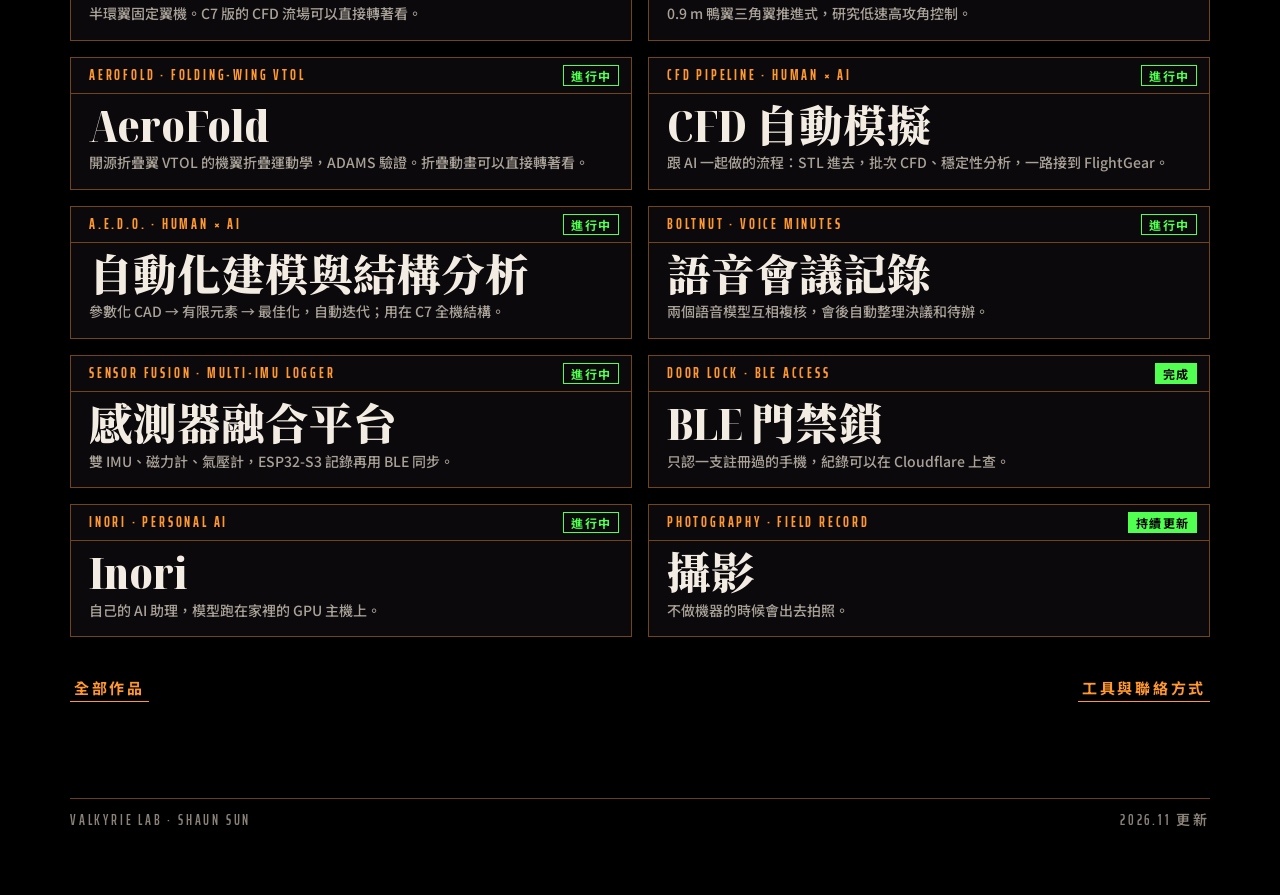
==== commit 4232cb6a: "AI 頁的兩張圖在 960px 以下改成上下排 Co-Authored-By: Claude Opus 5.5 <noreply@anthropic.com>" ====
--- a/index.html
+++ b/index.html
@@ -7,7 +7,7 @@
 <link rel="preconnect" href="https://fonts.googleapis.com">
 <link rel="preconnect" href="https://fonts.gstatic.com" crossorigin>
 <link rel="stylesheet" href="https://fonts.googleapis.com/css2?family=Noto+Serif+Display:wdth,wght@62.5..100,700..900&family=Noto+Serif+TC:wght@700;900&family=Noto+Sans+TC:wght@400;500;700&family=Saira+Extra+Condensed:wght@600;700;800&family=JetBrains+Mono:wght@400;500;700&display=swap">
-<link rel="stylesheet" href="site.css?v=20261110b">
+<link rel="stylesheet" href="site.css?v=20261110c">
 </head>
 <body>
 <div class="wrap">
@@ -72,6 +72,6 @@
   </footer>
 </div>
 
-<script src="site.js?v=20261110b"></script>
+<script src="site.js?v=20261110c"></script>
 </body>
 </html>
--- a/site.css
+++ b/site.css
@@ -258,12 +258,13 @@
 @media (max-width: 960px) {
   .proj { grid-template-columns: minmax(0, 1fr) minmax(0, 1fr); }
   .p-head { grid-column: 1 / -1; }
+  .figs { grid-template-columns: 1fr; }
   .flow { flex-direction: column; }
   .flow li { margin-right: 0; margin-bottom: 14px; }
   .flow li:not(:last-child)::after { content: "▼"; right: auto; left: 50%; top: auto; bottom: -15px; transform: translateX(-50%); }
 }
 @media (max-width: 720px) {
-  .proj, .groups, .about, .media, .index, .split, .figs { grid-template-columns: 1fr; }
+  .proj, .groups, .about, .media, .index, .split { grid-template-columns: 1fr; }
       .xref { grid-template-columns: 1fr; }
   .log li { grid-template-columns: 56px minmax(0, 1fr); }
   .log span { grid-column: 1 / -1; }
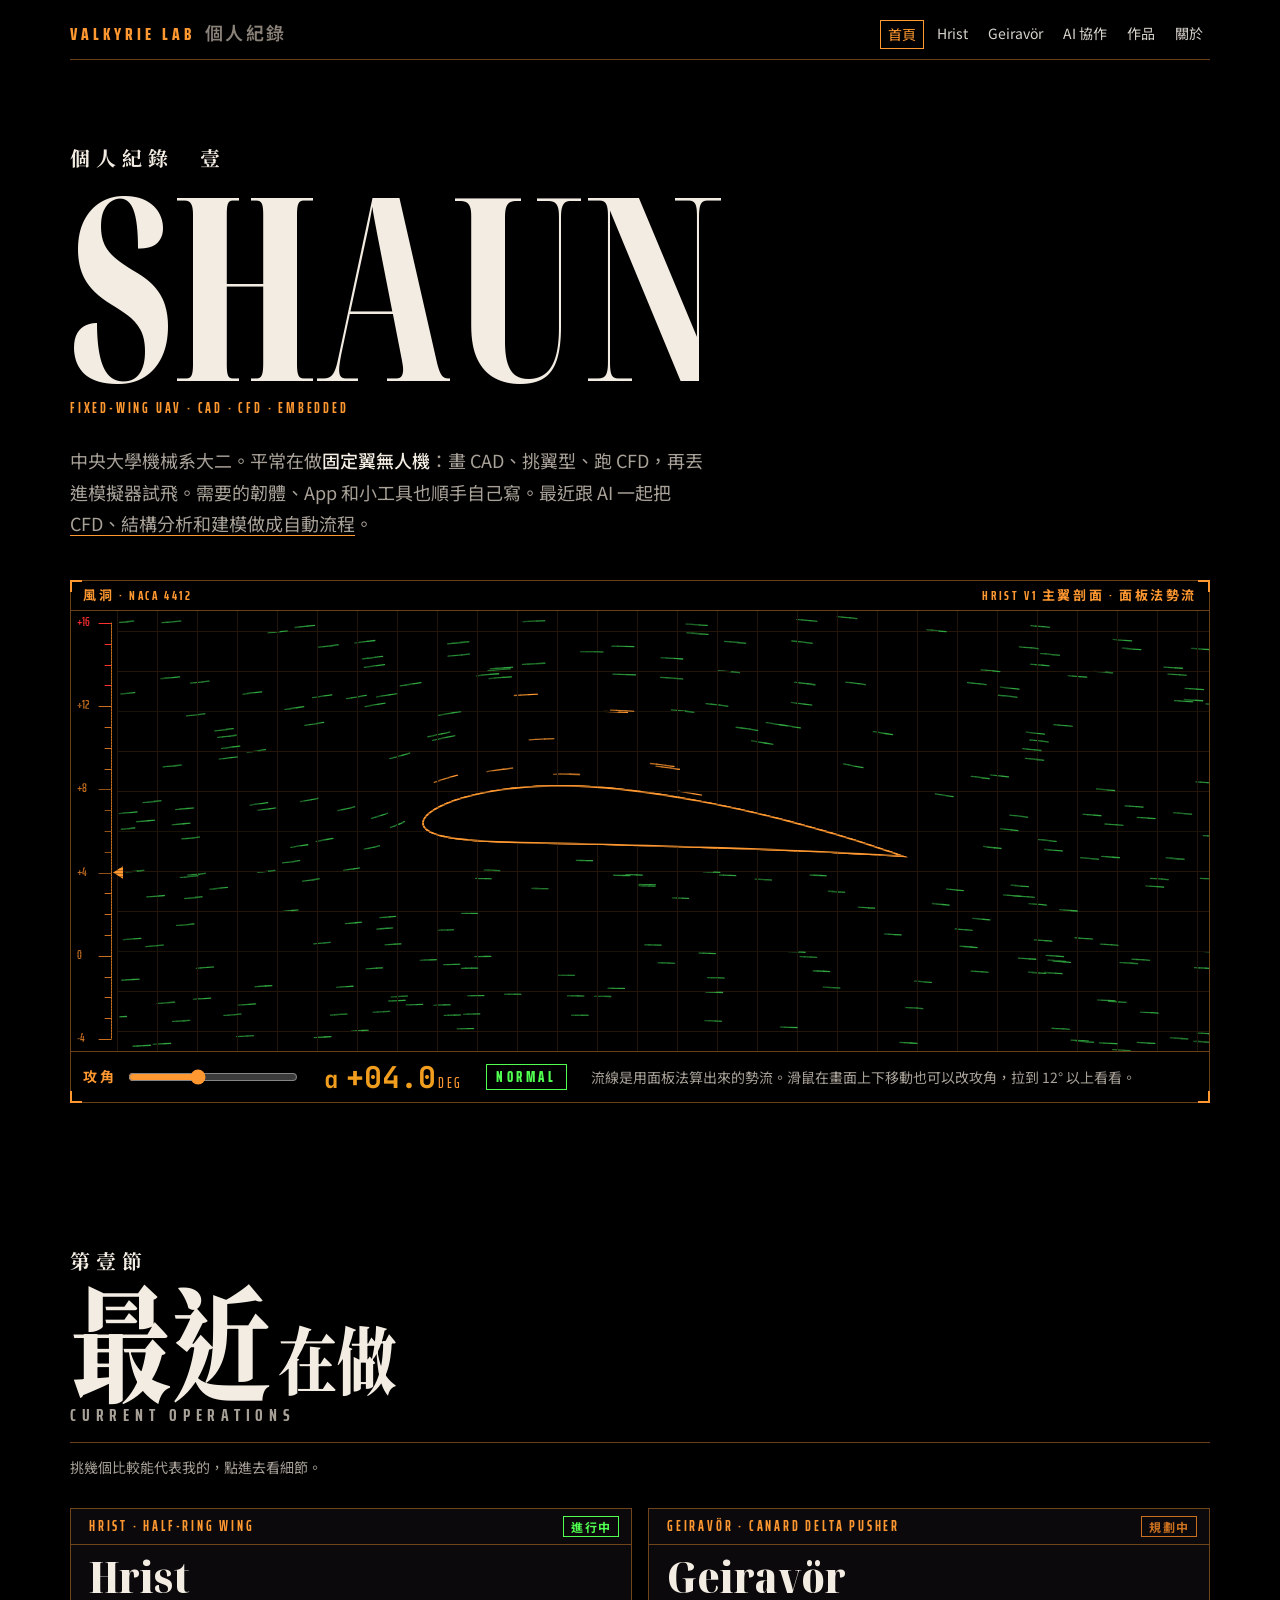
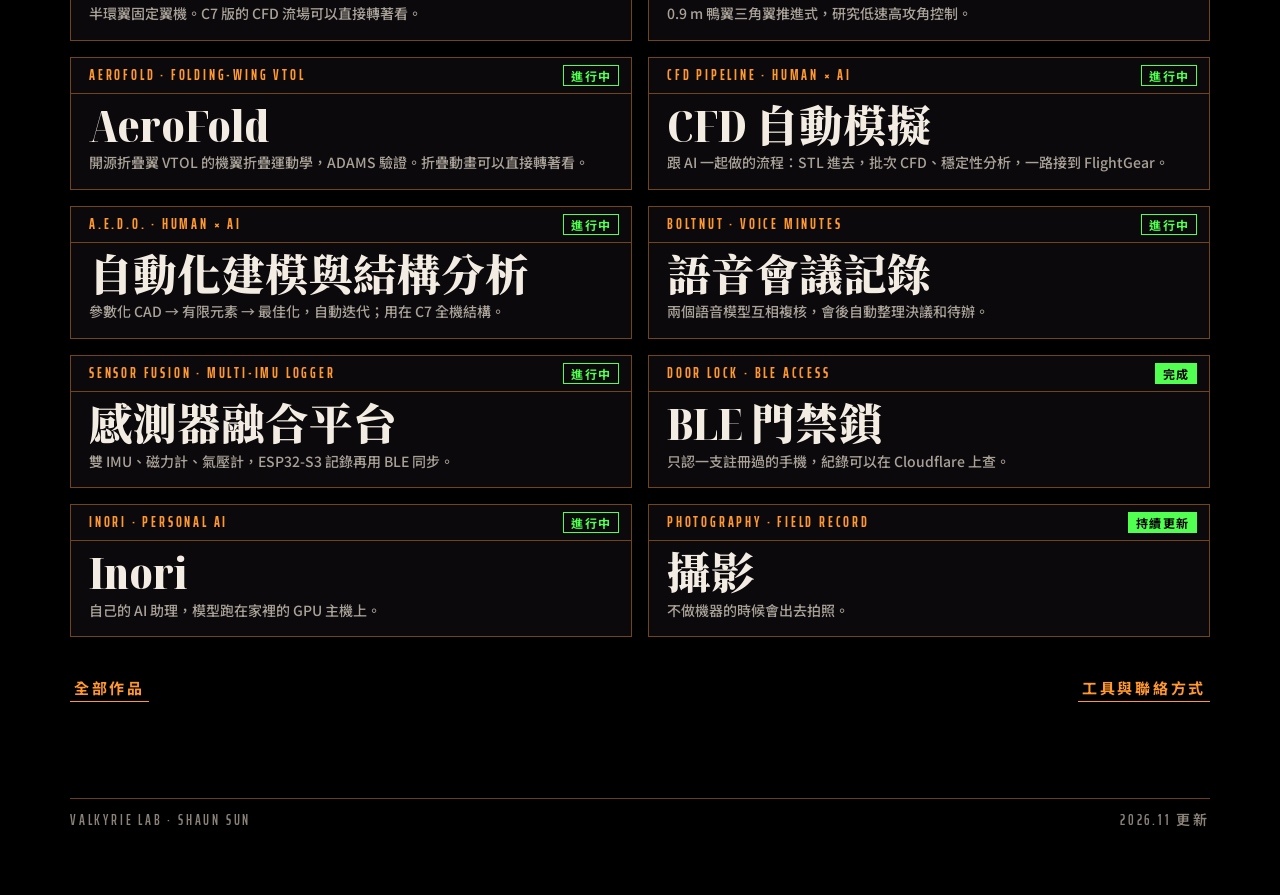
==== commit 34237925: "作品頁「其他東西」每項可點開側邊小卡；標題只在詞與詞之間換行 - drawer.js：點擊或 Enter 打開小卡，Esc／關閉鈕收起，網址 #id 可直接開對應小卡 - 13 個項目補上詳細說明（內" ====
--- a/index.html
+++ b/index.html
@@ -7,7 +7,7 @@
 <link rel="preconnect" href="https://fonts.googleapis.com">
 <link rel="preconnect" href="https://fonts.gstatic.com" crossorigin>
 <link rel="stylesheet" href="https://fonts.googleapis.com/css2?family=Noto+Serif+Display:wdth,wght@62.5..100,700..900&family=Noto+Serif+TC:wght@700;900&family=Noto+Sans+TC:wght@400;500;700&family=Saira+Extra+Condensed:wght@600;700;800&family=JetBrains+Mono:wght@400;500;700&display=swap">
-<link rel="stylesheet" href="site.css?v=20261110c">
+<link rel="stylesheet" href="site.css?v=20261110d">
 </head>
 <body>
 <div class="wrap">
@@ -72,6 +72,6 @@
   </footer>
 </div>
 
-<script src="site.js?v=20261110c"></script>
+<script src="site.js?v=20261110d"></script>
 </body>
 </html>
--- a/site.css
+++ b/site.css
@@ -147,7 +147,7 @@
 }
 .p-bar { grid-column: 1 / -1; margin: 0 -22px; padding: 7px 12px 7px 22px; display: flex; flex-wrap: wrap; justify-content: space-between; align-items: center; gap: 8px 16px; border-bottom: 1px solid var(--or-line); font: 700 14px/1.2 var(--cond); letter-spacing: .2em; text-transform: uppercase; color: var(--or); }
 .p-head { display: grid; gap: 10px; align-content: start; }
-h3 { font-family: var(--title); font-stretch: 66%; font-weight: 900; font-size: clamp(36px, 4.2vw, 54px); line-height: .92; color: var(--paper); }
+h3 { font-family: var(--title); font-stretch: 66%; font-weight: 900; font-size: clamp(36px, 4.2vw, 54px); line-height: .92; color: var(--paper); word-break: keep-all; overflow-wrap: anywhere; text-wrap: balance; }
 h3 small { display: block; margin-top: 10px; font: 500 15px/1.4 var(--sans); color: var(--ink-2); }
 .meta { margin: 0; font: 600 14px/1.2 var(--cond); letter-spacing: .16em; text-transform: uppercase; color: var(--ink-3); }
 .p-body { display: grid; gap: 14px; align-content: start; min-width: 0; }
@@ -210,6 +210,26 @@
 .list .stamp { align-self: start; }
 .list li.has-thumb { grid-template-columns: minmax(0, 1fr) max-content 92px; }
 .list .thumb { grid-column: 3; grid-row: 1 / span 3; width: 92px; height: 120px; max-width: 100%; object-fit: cover; border: 1px solid var(--or-line); filter: grayscale(.35) contrast(1.08); }
+.list li[role="button"] { cursor: pointer; }
+.list li[aria-expanded="true"] { background-color: var(--or-faint); box-shadow: inset 3px 0 0 var(--or); }
+.list li .more { display: none; }
+
+/* ---------- archive side card ---------- */
+.drawer { position: fixed; z-index: 50; top: 0; right: 0; bottom: 0; width: min(440px, 100vw); display: flex; flex-direction: column; background: var(--panel); border-left: 1px solid var(--or); box-shadow: -24px 0 48px rgba(0, 0, 0, .7); }
+.drawer[hidden] { display: none; }
+.drawer .p-bar { margin: 0; flex: none; }
+.drawer-x { font: 700 14px/1 var(--cond); letter-spacing: .16em; color: var(--or); background: none; border: 1px solid var(--or-line); padding: 6px 10px; cursor: pointer; }
+.drawer-x:hover { background: var(--or); color: #000; }
+.drawer-body { flex: 1; overflow-y: auto; overscroll-behavior: contain; padding: 22px 22px 32px; display: grid; gap: 14px; align-content: start; }
+.drawer-body h3 { font-size: clamp(30px, 3.4vw, 40px); }
+.drawer-body #drawer-more { display: grid; gap: 12px; font-size: 15px; }
+.drawer-body #drawer-more p { margin: 0; }
+.drawer-body #drawer-more ul { margin: 0; padding-left: 1.1em; display: grid; gap: 6px; color: var(--ink-2); }
+.drawer-body #drawer-more b { color: var(--paper); }
+@media (prefers-reduced-motion: no-preference) {
+  .drawer:not([hidden]) { animation: slidein .24s steps(4, jump-none) both; }
+  @keyframes slidein { from { transform: translateX(40px); opacity: 0; } }
+}
 
 /* ---------- tools ---------- */
 .xref { margin: 28px 0 0; display: grid; grid-template-columns: max-content minmax(0, 1fr); gap: 0 28px; }
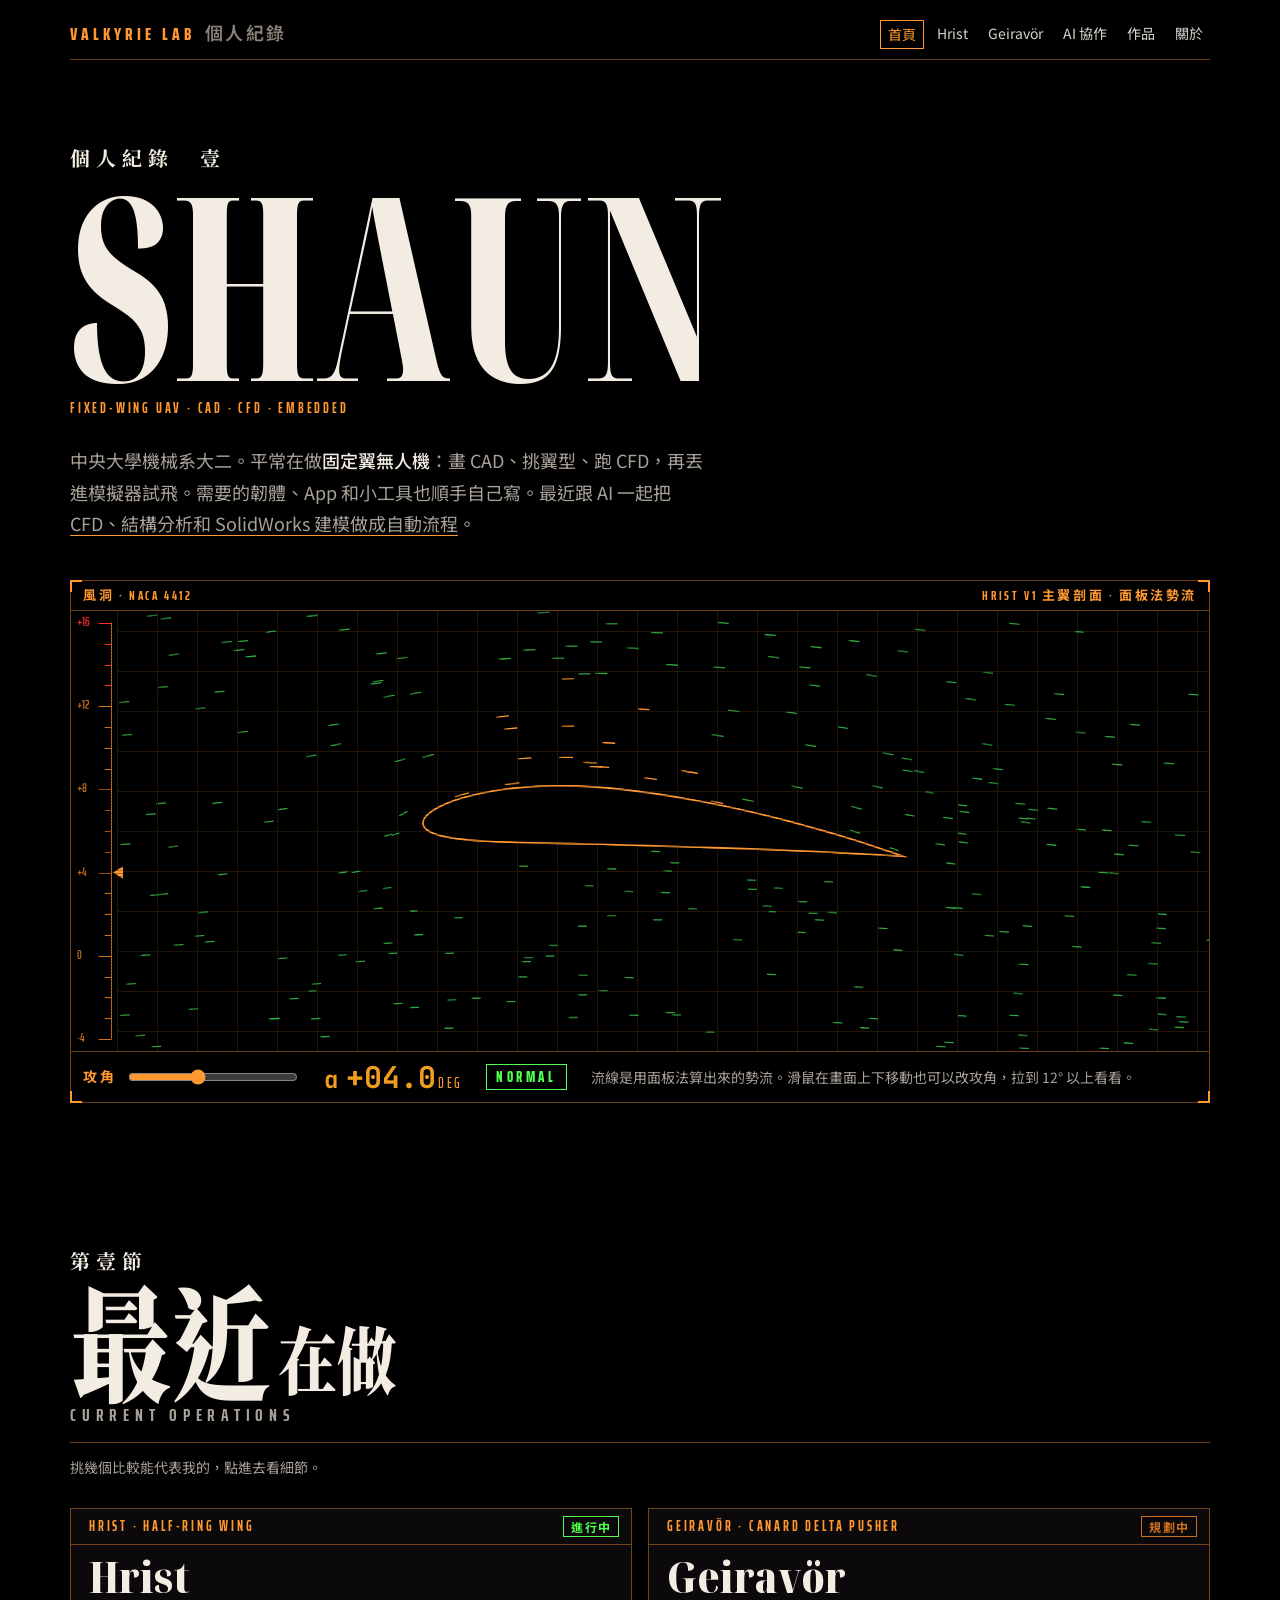
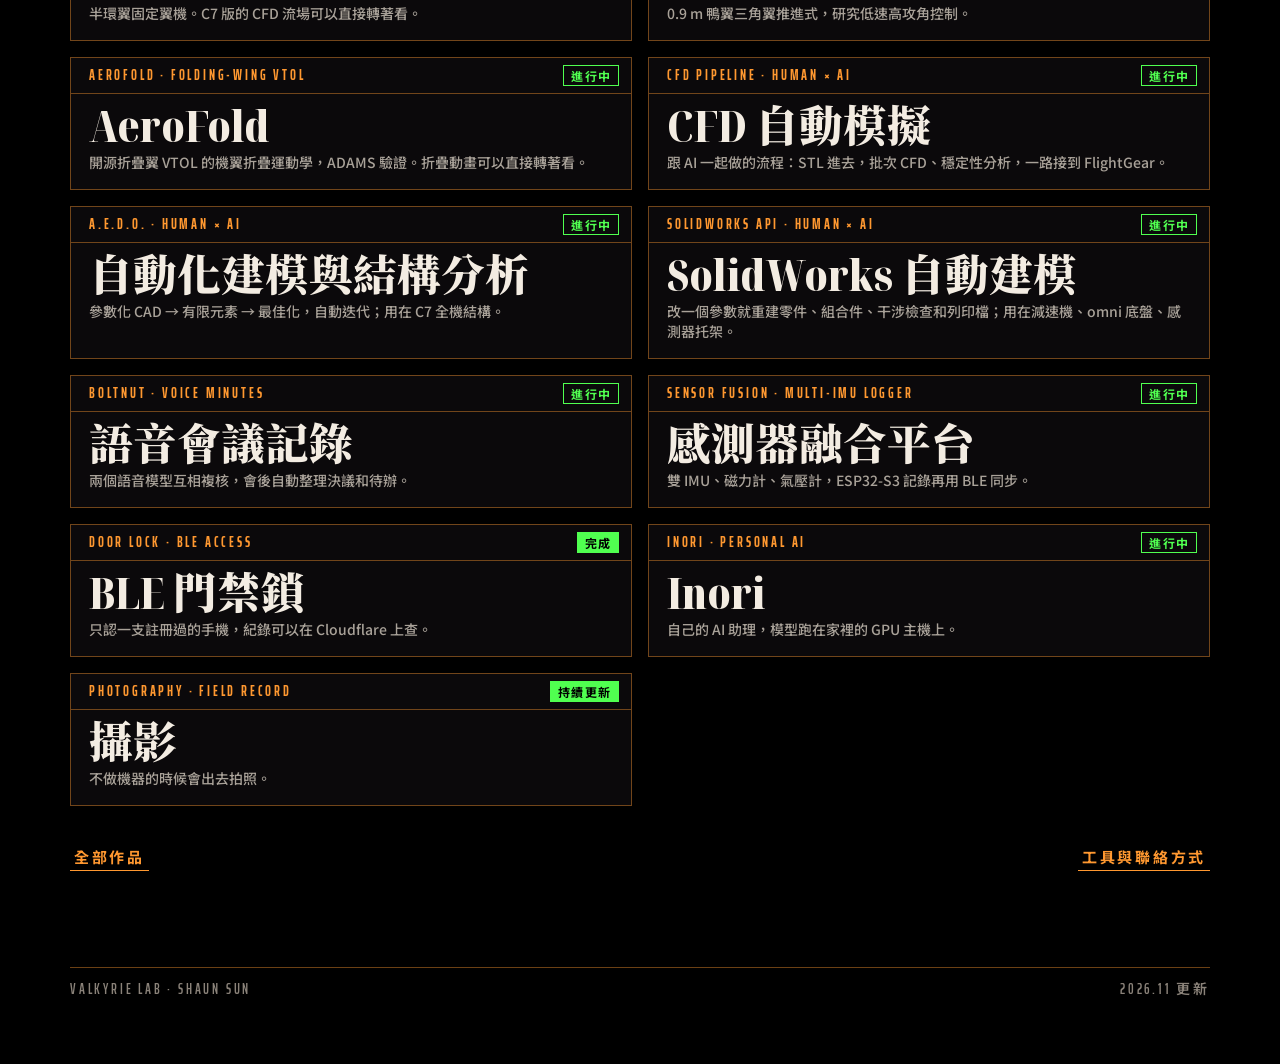
==== commit 94af65d6: "AI 頁新增「SolidWorks 自動建模」章節（減速機、omni 底盤、感測器托架） - 首頁加卡片，作品頁與關於頁加連結 - 校園地圖改為「我負責介面設計」  Co-Authored-By: C" ====
--- a/index.html
+++ b/index.html
@@ -7,7 +7,7 @@
 <link rel="preconnect" href="https://fonts.googleapis.com">
 <link rel="preconnect" href="https://fonts.gstatic.com" crossorigin>
 <link rel="stylesheet" href="https://fonts.googleapis.com/css2?family=Noto+Serif+Display:wdth,wght@62.5..100,700..900&family=Noto+Serif+TC:wght@700;900&family=Noto+Sans+TC:wght@400;500;700&family=Saira+Extra+Condensed:wght@600;700;800&family=JetBrains+Mono:wght@400;500;700&display=swap">
-<link rel="stylesheet" href="site.css?v=20261110d">
+<link rel="stylesheet" href="site.css?v=20261110e">
 </head>
 <body>
 <div class="wrap">
@@ -31,7 +31,7 @@
       <p class="cap">Fixed-wing UAV · CAD · CFD · Embedded</p>
     </div>
   </div>
-  <p class="lede">中央大學機械系大二。平常在做<b>固定翼無人機</b>：畫 CAD、挑翼型、跑 CFD，再丟進模擬器試飛。需要的韌體、App 和小工具也順手自己寫。最近跟 AI 一起把 <a href="ai.html">CFD、結構分析和建模做成自動流程</a>。</p>
+  <p class="lede">中央大學機械系大二。平常在做<b>固定翼無人機</b>：畫 CAD、挑翼型、跑 CFD，再丟進模擬器試飛。需要的韌體、App 和小工具也順手自己寫。最近跟 AI 一起把 <a href="ai.html">CFD、結構分析和 SolidWorks 建模做成自動流程</a>。</p>
 
   <div class="tunnel fr">
     <div class="panel-h"><span>風洞 · NACA 4412</span><span>Hrist V1 主翼剖面 · 面板法勢流</span></div>
@@ -57,6 +57,7 @@
       <li><a href="aerofold.html"><span class="p-bar"><span>AeroFold · Folding-wing VTOL</span><span class="stamp s-now">進行中</span></span><span class="nm">AeroFold<small>開源折疊翼 VTOL 的機翼折疊運動學，ADAMS 驗證。折疊動畫可以直接轉著看。</small></span></a></li>
       <li><a href="ai.html#cfd-auto"><span class="p-bar"><span>CFD pipeline · Human × AI</span><span class="stamp s-now">進行中</span></span><span class="nm">CFD 自動模擬<small>跟 AI 一起做的流程：STL 進去，批次 CFD、穩定性分析，一路接到 FlightGear。</small></span></a></li>
       <li><a href="ai.html#aedo"><span class="p-bar"><span>A.E.D.O. · Human × AI</span><span class="stamp s-now">進行中</span></span><span class="nm">自動化建模與結構分析<small>參數化 CAD → 有限元素 → 最佳化，自動迭代；用在 C7 全機結構。</small></span></a></li>
+      <li><a href="ai.html#swapi"><span class="p-bar"><span>SolidWorks API · Human × AI</span><span class="stamp s-now">進行中</span></span><span class="nm">SolidWorks 自動建模<small>改一個參數就重建零件、組合件、干涉檢查和列印檔；用在減速機、omni 底盤、感測器托架。</small></span></a></li>
       <li><a href="ai.html#meeting"><span class="p-bar"><span>BoltNut · Voice minutes</span><span class="stamp s-now">進行中</span></span><span class="nm">語音會議記錄<small>兩個語音模型互相複核，會後自動整理決議和待辦。</small></span></a></li>
       <li><a href="work.html#fusion"><span class="p-bar"><span>Sensor fusion · Multi-IMU logger</span><span class="stamp s-now">進行中</span></span><span class="nm">感測器融合平台<small>雙 IMU、磁力計、氣壓計，ESP32-S3 記錄再用 BLE 同步。</small></span></a></li>
       <li><a href="work.html#doorlock"><span class="p-bar"><span>Door lock · BLE access</span><span class="stamp s-done">完成</span></span><span class="nm">BLE 門禁鎖<small>只認一支註冊過的手機，紀錄可以在 Cloudflare 上查。</small></span></a></li>
@@ -72,6 +73,6 @@
   </footer>
 </div>
 
-<script src="site.js?v=20261110d"></script>
+<script src="site.js?v=20261110e"></script>
 </body>
 </html>
--- a/site.css
+++ b/site.css
@@ -148,6 +148,7 @@
 .p-bar { grid-column: 1 / -1; margin: 0 -22px; padding: 7px 12px 7px 22px; display: flex; flex-wrap: wrap; justify-content: space-between; align-items: center; gap: 8px 16px; border-bottom: 1px solid var(--or-line); font: 700 14px/1.2 var(--cond); letter-spacing: .2em; text-transform: uppercase; color: var(--or); }
 .p-head { display: grid; gap: 10px; align-content: start; }
 h3 { font-family: var(--title); font-stretch: 66%; font-weight: 900; font-size: clamp(36px, 4.2vw, 54px); line-height: .92; color: var(--paper); word-break: keep-all; overflow-wrap: anywhere; text-wrap: balance; }
+h3.fit { font-size: clamp(30px, 3.3vw, 44px); }
 h3 small { display: block; margin-top: 10px; font: 500 15px/1.4 var(--sans); color: var(--ink-2); }
 .meta { margin: 0; font: 600 14px/1.2 var(--cond); letter-spacing: .16em; text-transform: uppercase; color: var(--ink-3); }
 .p-body { display: grid; gap: 14px; align-content: start; min-width: 0; }
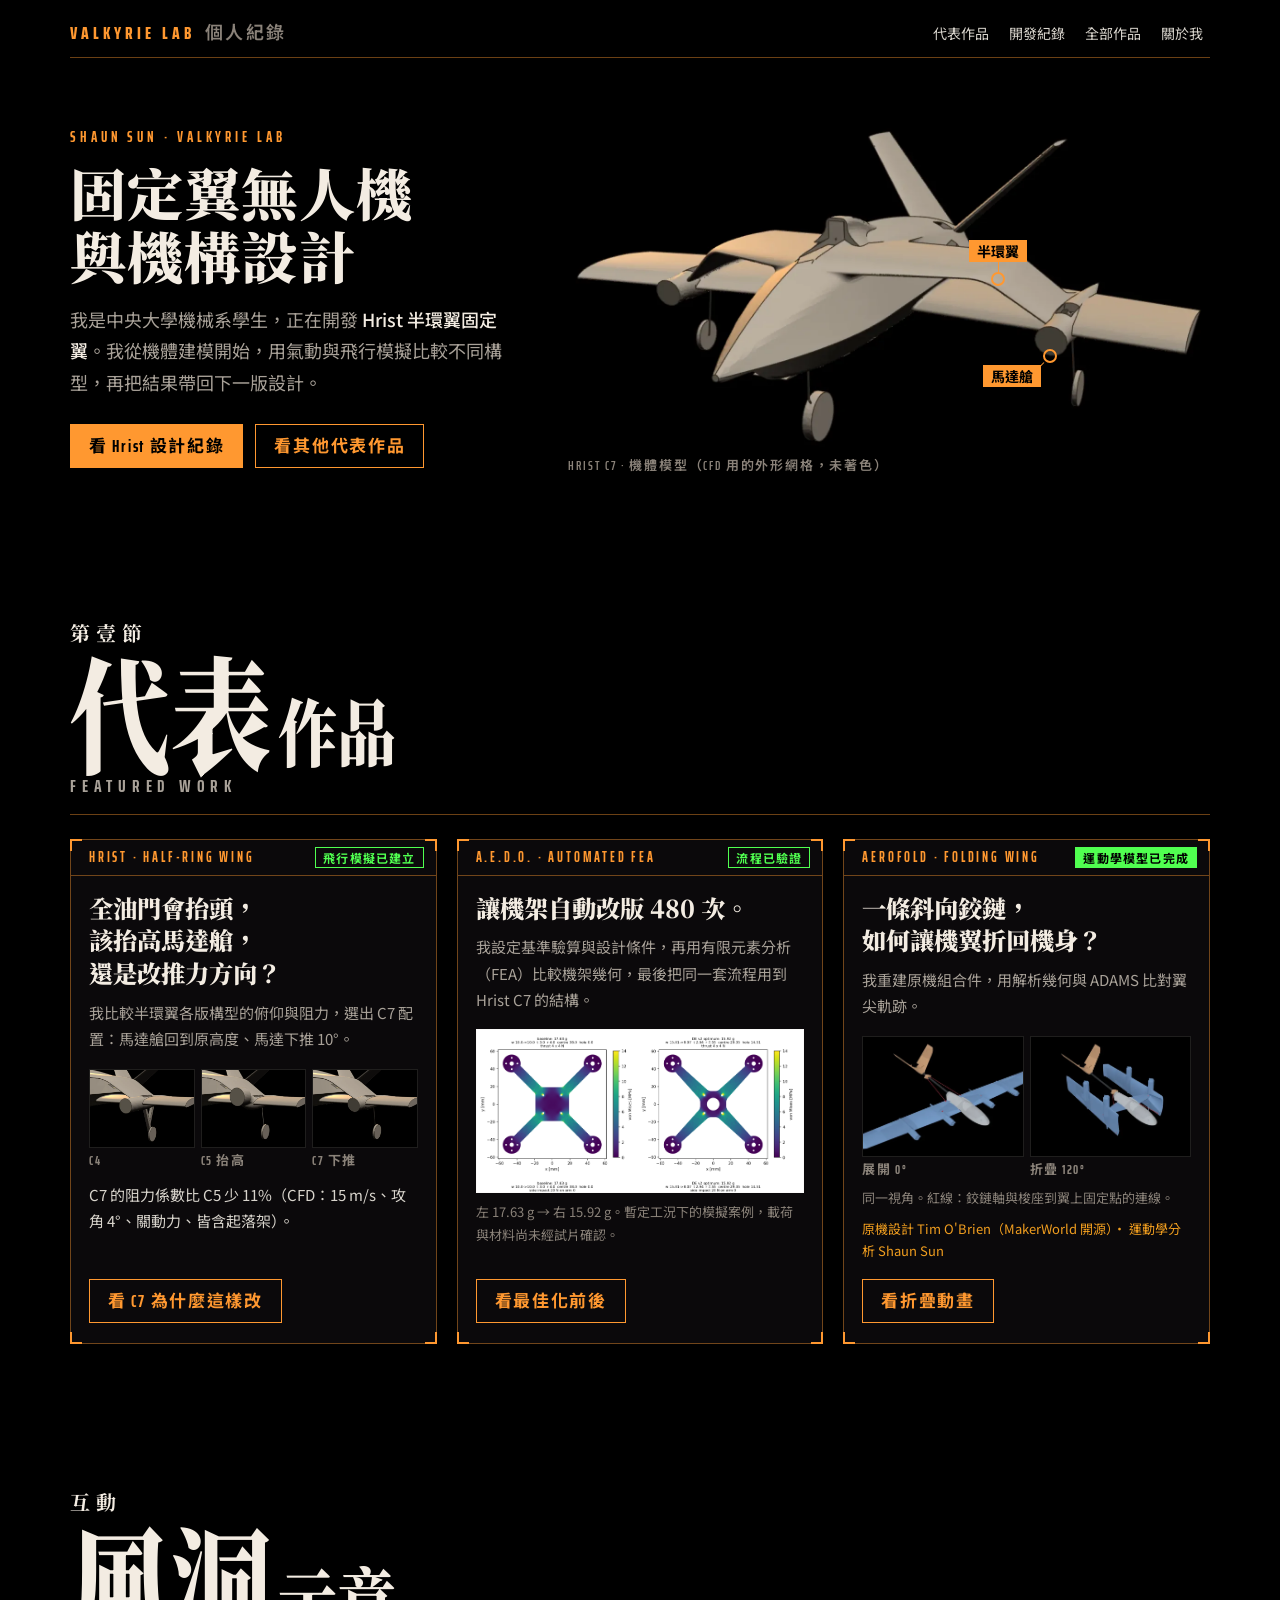
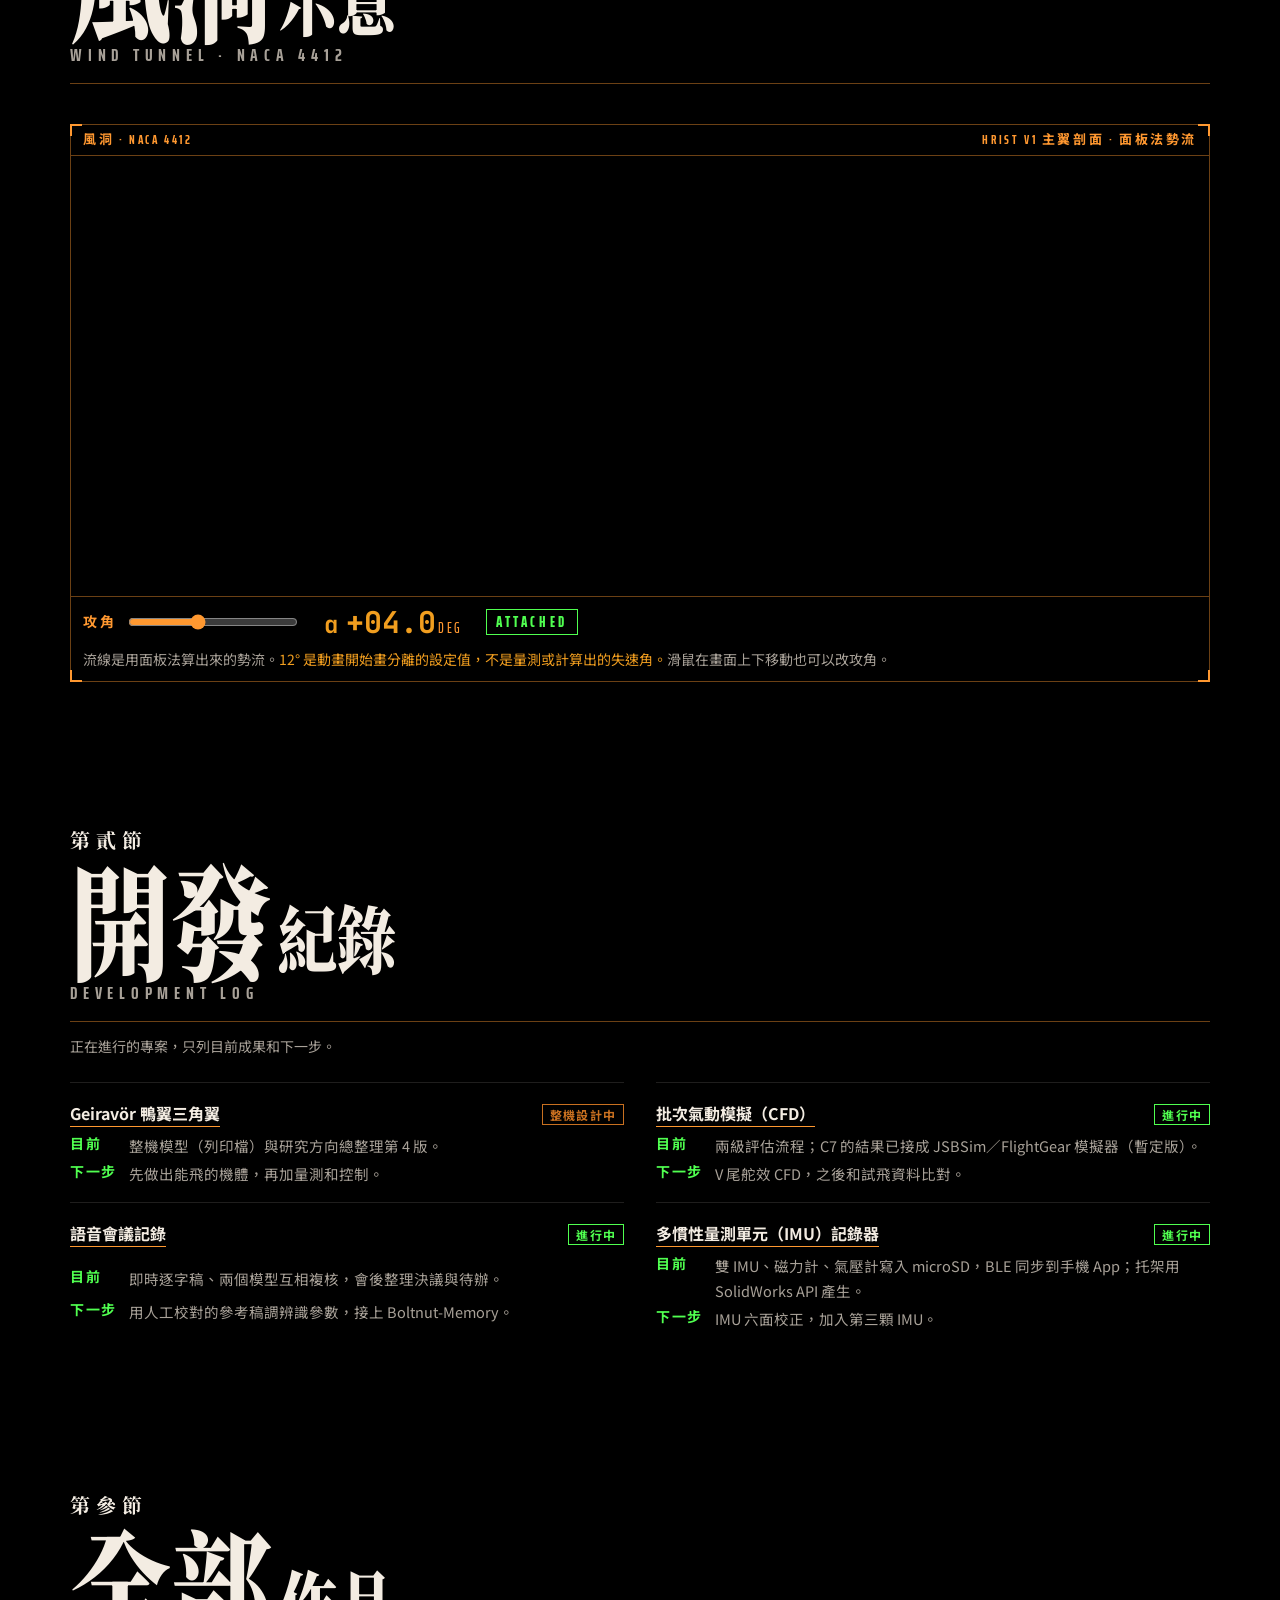
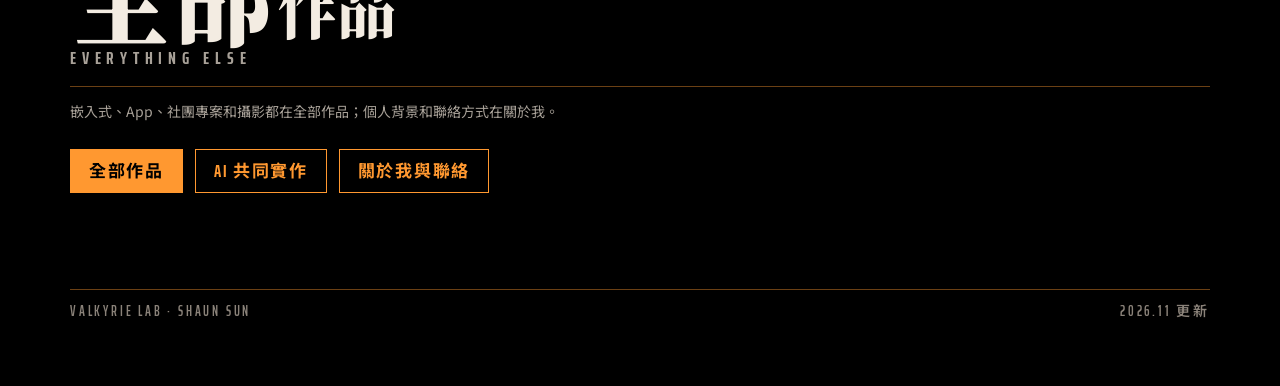
==== commit 15cdaea4: "依網站修改書改版：首頁首屏與代表作品、專案頁頁首、統一導覽 - 首頁：首屏改為定位＋自介＋按鈕，右側 Hrist C7 機體圖（標出半環翼、馬達艙）；   代表作品 Hrist／A.E.D.O.／Ae" ====
--- a/index.html
+++ b/index.html
@@ -4,10 +4,11 @@
 <meta charset="utf-8">
 <meta name="viewport" content="width=device-width, initial-scale=1, viewport-fit=cover">
 <title>Shaun Sun · Valkyrie Lab</title>
+<meta name="description" content="Shaun Sun，中央大學機械系。固定翼無人機與機構設計：Hrist 半環翼、A.E.D.O. 自動化建模、AeroFold 折疊翼運動學。">
 <link rel="preconnect" href="https://fonts.googleapis.com">
 <link rel="preconnect" href="https://fonts.gstatic.com" crossorigin>
 <link rel="stylesheet" href="https://fonts.googleapis.com/css2?family=Noto+Serif+Display:wdth,wght@62.5..100,700..900&family=Noto+Serif+TC:wght@700;900&family=Noto+Sans+TC:wght@400;500;700&family=Saira+Extra+Condensed:wght@600;700;800&family=JetBrains+Mono:wght@400;500;700&display=swap">
-<link rel="stylesheet" href="site.css?v=20261110e">
+<link rel="stylesheet" href="site.css?v=20261111b">
 </head>
 <body>
 <div class="wrap">
@@ -15,56 +16,125 @@
   <header class="top">
     <a class="mark" href="./">VALKYRIE LAB<span>個人紀錄</span></a>
     <nav aria-label="頁面導覽">
-      <a href="./" aria-current="page">首頁</a>
-      <a href="hrist.html">Hrist</a>
-      <a href="geiravor.html">Geiravör</a>
-      <a href="ai.html">AI 協作</a>
-      <a href="work.html">作品</a>
-      <a href="about.html">關於</a>
+      <a href="#featured">代表作品</a>
+      <a href="#devlog">開發紀錄</a>
+      <a href="work.html">全部作品</a>
+      <a href="about.html">關於我</a>
     </nav>
   </header>
 
-  <div class="hero">
+  <div class="hero2">
     <div>
-      <p class="ep">個人紀錄　壹</p>
-      <h1 id="name" aria-label="Shaun"><span class="ln l2">SHAUN</span></h1>
-      <p class="cap">Fixed-wing UAV · CAD · CFD · Embedded</p>
+      <p class="kicker">SHAUN SUN · VALKYRIE LAB</p>
+      <h1>固定翼無人機<br>與機構設計</h1>
+      <p class="lede">我是中央大學機械系學生，正在開發 <b>Hrist 半環翼固定翼</b>。我從機體建模開始，用氣動與飛行模擬比較不同構型，再把結果帶回下一版設計。</p>
+      <div class="btns">
+        <a class="btn pri" href="hrist.html">看 Hrist 設計紀錄</a>
+        <a class="btn" href="#featured">看其他代表作品</a>
+      </div>
     </div>
-  </div>
-  <p class="lede">中央大學機械系大二。平常在做<b>固定翼無人機</b>：畫 CAD、挑翼型、跑 CFD，再丟進模擬器試飛。需要的韌體、App 和小工具也順手自己寫。最近跟 AI 一起把 <a href="ai.html">CFD、結構分析和 SolidWorks 建模做成自動流程</a>。</p>
-
-  <div class="tunnel fr">
-    <div class="panel-h"><span>風洞 · NACA 4412</span><span>Hrist V1 主翼剖面 · 面板法勢流</span></div>
-    <div class="t-view">
-      <canvas id="flow" aria-label="NACA 4412 翼型的氣流動畫，可調整攻角"></canvas>
-      <div class="banner top" aria-hidden="true"><span class="hzb"></span><span class="msg"><b>警告</b><span class="en">STALL WARNING</span></span><span class="hzb"></span></div>
-      <div class="banner bot" role="status"><span class="hzb"></span><span class="msg"><small>攻角超過 12°，上表面氣流開始分離</small></span><span class="hzb"></span></div>
-    </div>
-    <div class="tunnel-bar">
-      <label for="aoa-in">攻角 <input type="range" id="aoa-in" min="-4" max="16" step="0.5" value="4"></label>
-      <span class="aoa"><i>α</i><b id="aoa-out">+04.0</b>DEG</span>
-      <span class="state" id="state">NORMAL</span>
-      <span>流線是用面板法算出來的勢流。滑鼠在畫面上下移動也可以改攻角，拉到 12° 以上看看。</span>
-    </div>
+    <figure class="shot">
+      <img src="media/hrist-c7-hero.webp" width="1396" height="716" alt="Hrist C7 機體模型的前上方斜視圖：機身、上方拱起的半環翼、兩側翼上的馬達艙和起落架">
+      <span class="tag" style="left:66.9%;top:44.6%"><span>半環翼</span></span>
+      <span class="tag bl" style="left:75.1%;top:66.3%"><span>馬達艙</span></span>
+      <figcaption>HRIST C7 · 機體模型（CFD 用的外形網格，未著色）</figcaption>
+    </figure>
   </div>
 
-  <section aria-labelledby="work-h">
-    <h2 class="tc" id="work-h"><span class="ep">第壹節</span><span class="k"><span class="big">最近</span><span>在做</span></span><span class="en">Current operations</span></h2>
-    <p class="sec-note">挑幾個比較能代表我的，點進去看細節。</p>
-    <ul class="index">
-      <li><a href="hrist.html"><span class="p-bar"><span>Hrist · Half-ring wing</span><span class="stamp s-now">進行中</span></span><span class="nm">Hrist<small>半環翼固定翼機。C7 版的 CFD 流場可以直接轉著看。</small></span></a></li>
-      <li><a href="geiravor.html"><span class="p-bar"><span>Geiravör · Canard delta pusher</span><span class="stamp s-plan">規劃中</span></span><span class="nm">Geiravör<small>0.9 m 鴨翼三角翼推進式，研究低速高攻角控制。</small></span></a></li>
-      <li><a href="aerofold.html"><span class="p-bar"><span>AeroFold · Folding-wing VTOL</span><span class="stamp s-now">進行中</span></span><span class="nm">AeroFold<small>開源折疊翼 VTOL 的機翼折疊運動學，ADAMS 驗證。折疊動畫可以直接轉著看。</small></span></a></li>
-      <li><a href="ai.html#cfd-auto"><span class="p-bar"><span>CFD pipeline · Human × AI</span><span class="stamp s-now">進行中</span></span><span class="nm">CFD 自動模擬<small>跟 AI 一起做的流程：STL 進去，批次 CFD、穩定性分析，一路接到 FlightGear。</small></span></a></li>
-      <li><a href="ai.html#aedo"><span class="p-bar"><span>A.E.D.O. · Human × AI</span><span class="stamp s-now">進行中</span></span><span class="nm">自動化建模與結構分析<small>參數化 CAD → 有限元素 → 最佳化，自動迭代；用在 C7 全機結構。</small></span></a></li>
-      <li><a href="ai.html#swapi"><span class="p-bar"><span>SolidWorks API · Human × AI</span><span class="stamp s-now">進行中</span></span><span class="nm">SolidWorks 自動建模<small>改一個參數就重建零件、組合件、干涉檢查和列印檔；用在減速機、omni 底盤、感測器托架。</small></span></a></li>
-      <li><a href="ai.html#meeting"><span class="p-bar"><span>BoltNut · Voice minutes</span><span class="stamp s-now">進行中</span></span><span class="nm">語音會議記錄<small>兩個語音模型互相複核，會後自動整理決議和待辦。</small></span></a></li>
-      <li><a href="work.html#fusion"><span class="p-bar"><span>Sensor fusion · Multi-IMU logger</span><span class="stamp s-now">進行中</span></span><span class="nm">感測器融合平台<small>雙 IMU、磁力計、氣壓計，ESP32-S3 記錄再用 BLE 同步。</small></span></a></li>
-      <li><a href="work.html#doorlock"><span class="p-bar"><span>Door lock · BLE access</span><span class="stamp s-done">完成</span></span><span class="nm">BLE 門禁鎖<small>只認一支註冊過的手機，紀錄可以在 Cloudflare 上查。</small></span></a></li>
-      <li><a href="work.html#inori"><span class="p-bar"><span>Inori · Personal AI</span><span class="stamp s-now">進行中</span></span><span class="nm">Inori<small>自己的 AI 助理，模型跑在家裡的 GPU 主機上。</small></span></a></li>
-      <li><a href="work.html#photo"><span class="p-bar"><span>Photography · Field record</span><span class="stamp s-done">持續更新</span></span><span class="nm">攝影<small>不做機器的時候會出去拍照。</small></span></a></li>
+  <section id="featured" aria-labelledby="featured-h">
+    <h2 class="tc" id="featured-h"><span class="ep">第壹節</span><span class="k"><span class="big">代表</span><span>作品</span></span><span class="en">Featured work</span></h2>
+    <div class="cards">
+      <article class="card fr">
+        <div class="p-bar"><span>Hrist · Half-ring wing</span><span class="stamp s-now">飛行模擬已建立</span></div>
+        <h3>全油門會抬頭，該抬高馬達艙，還是改推力方向？</h3>
+        <p>我比較半環翼各版構型的俯仰與阻力，選出 C7 配置：馬達艙回到原高度、馬達下推 10°。</p>
+        <div class="pics three">
+          <figure><img src="media/hrist-pod-c4.webp" alt="C4 馬達艙：位置低，裝在翼下" loading="lazy"><figcaption>C4</figcaption></figure>
+          <figure><img src="media/hrist-pod-c5.webp" alt="C5 馬達艙：整個抬高 15 mm" loading="lazy"><figcaption>C5 抬高</figcaption></figure>
+          <figure><img src="media/hrist-pod-c7.webp" alt="C7 馬達艙：回到 C4 高度，機鼻縮短改斜面" loading="lazy"><figcaption>C7 下推</figcaption></figure>
+        </div>
+        <p class="res">C7 的阻力係數比 C5 少 11%（CFD：15 m/s、攻角 4°、關動力、皆含起落架）。</p>
+        <div class="push"></div>
+        <a class="btn" href="hrist.html#revs">看 C7 為什麼這樣改</a>
+      </article>
+
+      <article class="card fr">
+        <div class="p-bar"><span>A.E.D.O. · Automated FEA</span><span class="stamp s-now">流程已驗證</span></div>
+        <h3>讓機架自動改版 480 次。</h3>
+        <p>我設定基準驗算與設計條件，再用有限元素分析（FEA）比較機架幾何，最後把同一套流程用到 Hrist C7 的結構。</p>
+        <div class="pics crop">
+          <figure><img src="media/frame-de.png" alt="機架應力分布：左為 17.63 g 的基準設計，右為 15.92 g 的最佳化結果" loading="lazy"></figure>
+        </div>
+        <p class="cap2">左 17.63 g → 右 15.92 g。暫定工況下的模擬案例，載荷與材料尚未經試片確認。</p>
+        <div class="push"></div>
+        <a class="btn" href="ai.html#aedo">看最佳化前後</a>
+      </article>
+
+      <article class="card fr">
+        <div class="p-bar"><span>AeroFold · Folding wing</span><span class="stamp s-done">運動學模型已完成</span></div>
+        <h3>一條斜向鉸鏈，如何讓機翼折回機身？</h3>
+        <p>我重建原機組合件，用解析幾何與 ADAMS 比對翼尖軌跡。</p>
+        <div class="pics two">
+          <figure><img src="media/aerofold-open.webp" alt="AeroFold 機翼展開狀態，紅線為鉸鏈軸與梭座連桿" loading="lazy"><figcaption>展開 0°</figcaption></figure>
+          <figure><img src="media/aerofold-folded.webp" alt="AeroFold 機翼折疊 120° 後，翼面立起並轉向機身後方" loading="lazy"><figcaption>折疊 120°</figcaption></figure>
+        </div>
+        <p class="cap2">同一視角。紅線：鉸鏈軸與梭座到翼上固定點的連線。</p>
+        <p class="credit">原機設計 Tim O'Brien（MakerWorld 開源）· 運動學分析 Shaun Sun</p>
+        <div class="push"></div>
+        <a class="btn" href="aerofold.html#fold">看折疊動畫</a>
+      </article>
+    </div>
+  </section>
+
+  <section aria-labelledby="tunnel-h">
+    <h2 class="tc" id="tunnel-h"><span class="ep">互動</span><span class="k"><span class="big">風洞</span><span>示意</span></span><span class="en">Wind tunnel · NACA 4412</span></h2>
+    <div class="tunnel fr">
+      <div class="panel-h"><span>風洞 · NACA 4412</span><span>Hrist V1 主翼剖面 · 面板法勢流</span></div>
+      <div class="t-view">
+        <canvas id="flow" aria-label="NACA 4412 翼型的氣流動畫，可調整攻角"></canvas>
+        <div class="banner top" aria-hidden="true"><span class="hzb"></span><span class="msg"><b>示意</b><span class="en">SEPARATION EFFECT</span></span><span class="hzb"></span></div>
+        <div class="banner bot" role="status"><span class="hzb"></span><span class="msg"><small>分離效果示意：攻角超過 12°（動畫設定值）</small></span><span class="hzb"></span></div>
+      </div>
+      <div class="tunnel-bar">
+        <label for="aoa-in">攻角 <input type="range" id="aoa-in" min="-4" max="16" step="0.5" value="4"></label>
+        <span class="aoa"><i>α</i><b id="aoa-out">+04.0</b>DEG</span>
+        <span class="state" id="state">ATTACHED</span>
+        <span>流線是用面板法算出來的勢流。<span class="t-note">12° 是動畫開始畫分離的設定值，不是量測或計算出的失速角。</span>滑鼠在畫面上下移動也可以改攻角。</span>
+      </div>
+    </div>
+  </section>
+
+  <section id="devlog" aria-labelledby="devlog-h">
+    <h2 class="tc" id="devlog-h"><span class="ep">第貳節</span><span class="k"><span class="big">開發</span><span>紀錄</span></span><span class="en">Development log</span></h2>
+    <p class="sec-note">正在進行的專案，只列目前成果和下一步。</p>
+    <ul class="devlog">
+      <li>
+        <div class="hd"><a href="geiravor.html">Geiravör 鴨翼三角翼</a><span class="stamp s-plan">整機設計中</span></div>
+        <dl><dt>目前</dt><dd>整機模型（列印檔）與研究方向總整理第 4 版。</dd><dt>下一步</dt><dd>先做出能飛的機體，再加量測和控制。</dd></dl>
+      </li>
+      <li>
+        <div class="hd"><a href="ai.html#cfd-auto">批次氣動模擬（CFD）</a><span class="stamp s-now">進行中</span></div>
+        <dl><dt>目前</dt><dd>兩級評估流程；C7 的結果已接成 JSBSim／FlightGear 模擬器（暫定版）。</dd><dt>下一步</dt><dd>V 尾舵效 CFD，之後和試飛資料比對。</dd></dl>
+      </li>
+      <li>
+        <div class="hd"><a href="ai.html#meeting">語音會議記錄</a><span class="stamp s-now">進行中</span></div>
+        <dl><dt>目前</dt><dd>即時逐字稿、兩個模型互相複核，會後整理決議與待辦。</dd><dt>下一步</dt><dd>用人工校對的參考稿調辨識參數，接上 Boltnut-Memory。</dd></dl>
+      </li>
+      <li>
+        <div class="hd"><a href="work.html#fusion">多慣性量測單元（IMU）記錄器</a><span class="stamp s-now">進行中</span></div>
+        <dl><dt>目前</dt><dd>雙 IMU、磁力計、氣壓計寫入 microSD，BLE 同步到手機 App；托架用 SolidWorks API 產生。</dd><dt>下一步</dt><dd>IMU 六面校正，加入第三顆 IMU。</dd></dl>
+      </li>
     </ul>
-    <p class="next"><a href="work.html">全部作品</a><a href="about.html">工具與聯絡方式</a></p>
+  </section>
+
+  <section aria-labelledby="more-h">
+    <h2 class="tc" id="more-h"><span class="ep">第參節</span><span class="k"><span class="big">全部</span><span>作品</span></span><span class="en">Everything else</span></h2>
+    <p class="sec-note">嵌入式、App、社團專案和攝影都在全部作品；個人背景和聯絡方式在關於我。</p>
+    <div class="btns">
+      <a class="btn pri" href="work.html">全部作品</a>
+      <a class="btn" href="ai.html">AI 共同實作</a>
+      <a class="btn" href="about.html">關於我與聯絡</a>
+    </div>
   </section>
 
   <footer>
@@ -73,6 +143,6 @@
   </footer>
 </div>
 
-<script src="site.js?v=20261110e"></script>
+<script src="site.js?v=20261111b"></script>
 </body>
 </html>
--- a/site.css
+++ b/site.css
@@ -305,3 +305,82 @@
   .t-view.stall .banner .msg, .state.bad { animation: blink .9s steps(1, end) infinite; }
   @keyframes blink { 50% { opacity: .35; } }
 }
+
+/* ---------- home v2: hero with the aircraft, featured cards, dev log ---------- */
+.hero2 { padding-top: clamp(32px, 5vw, 64px); display: grid; grid-template-columns: minmax(0, 5fr) minmax(0, 7fr); gap: 24px 40px; align-items: center; }
+.kicker { margin: 0 0 14px; font: 700 15px/1.2 var(--cond); letter-spacing: .26em; color: var(--or); }
+.hero2 h1 { font-family: var(--mincho); font-weight: 900; font-size: clamp(34px, 4.4vw, 58px); line-height: 1.12; letter-spacing: .02em; word-break: keep-all; }
+.hero2 .lede { margin-top: 18px; }
+.btns { display: flex; flex-wrap: wrap; gap: 12px; margin-top: 26px; }
+.btn { display: inline-flex; align-items: center; min-height: 44px; padding: 8px 18px; font: 700 17px/1.2 var(--cond); letter-spacing: .1em; border: 1px solid var(--or); background: none; color: var(--or); }
+.btn.pri { background: var(--or); color: #000; }
+.btn:hover { background: var(--paper); border-color: var(--paper); color: #000; }
+.shot { margin: 0; position: relative; }
+.shot img { display: block; width: 100%; height: auto; }
+.shot .tag { position: absolute; transform: translate(-50%, -50%); width: 14px; height: 14px; border: 2px solid var(--or); border-radius: 50%; }
+.shot .tag span { position: absolute; left: 50%; bottom: 22px; transform: translateX(-50%); white-space: nowrap; padding: 2px 8px; font: 700 14px/1.3 var(--sans); color: #000; background: var(--or); }
+.shot .tag::after { content: ""; position: absolute; left: 50%; bottom: 12px; width: 1px; height: 12px; background: var(--or); }
+.shot figcaption { margin-top: 6px; font: 600 13px/1.4 var(--cond); letter-spacing: .14em; color: var(--ink-3); }
+
+.cards { display: grid; grid-template-columns: repeat(3, minmax(0, 1fr)); gap: 20px; margin-top: 24px; }
+.card { display: flex; flex-direction: column; background: var(--panel); padding: 0 18px 20px; }
+.card .p-bar { margin: 0 -18px 16px; padding-left: 18px; }
+.card h3 { font-family: var(--mincho); font-size: clamp(21px, 1.9vw, 25px); line-height: 1.35; font-weight: 900; word-break: keep-all; overflow-wrap: anywhere; }
+.card p { margin: 10px 0 0; font-size: 15px; color: var(--ink-2); }
+.card .pics { margin: 16px 0 0; display: grid; gap: 6px; }
+.card .pics.three { grid-template-columns: repeat(3, minmax(0, 1fr)); }
+.card .pics.two { grid-template-columns: repeat(2, minmax(0, 1fr)); }
+.card .pics figure { margin: 0; min-width: 0; }
+.card .pics img { display: block; width: 100%; height: auto; aspect-ratio: 4 / 3; object-fit: cover; border: 1px solid var(--line); background: #000; }
+.card .pics figcaption { font: 700 13px/1.4 var(--cond); letter-spacing: .12em; color: var(--ink-3); margin-top: 4px; }
+.card .pics.crop img { aspect-ratio: 2 / 1; object-fit: cover; object-position: 50% 0; background: #fff; }
+.card .cap2 { margin-top: 8px; font-size: 13px; color: var(--ink-3); }
+.card .res { margin-top: 12px; color: var(--ink); }
+.card .credit { margin-top: 8px; font-size: 13px; color: var(--amber); }
+.card .btn { margin-top: auto; align-self: flex-start; }
+.card .push { flex: 1; min-height: 16px; }
+
+.devlog { list-style: none; margin: 24px 0 0; padding: 0; display: grid; grid-template-columns: repeat(2, minmax(0, 1fr)); gap: 0 32px; }
+.devlog li { padding: 16px 0; border-top: 1px solid var(--line); display: grid; gap: 6px; }
+.devlog .hd { display: flex; justify-content: space-between; align-items: baseline; gap: 12px; }
+.devlog .hd a { font-weight: 700; color: var(--paper); }
+.devlog dl { margin: 0; display: grid; grid-template-columns: max-content minmax(0, 1fr); gap: 2px 12px; font-size: 14.5px; }
+.devlog dt { color: var(--data); font: 700 14px/1.6 var(--cond); letter-spacing: .12em; }
+.devlog dd { margin: 0; color: var(--ink-2); }
+
+/* project page brief: problem / my work / result / evidence stage */
+.brief { grid-column: 1 / -1; margin: 0; display: grid; grid-template-columns: repeat(4, minmax(0, 1fr)); border: 1px solid var(--or-line); }
+.brief > div { padding: 12px 14px; min-width: 0; }
+.brief > div + div { border-left: 1px solid var(--or-line); }
+.brief dt { font: 700 14px/1.3 var(--cond); letter-spacing: .18em; color: var(--or); }
+.brief dd { margin: 6px 0 0; font-size: 15px; line-height: 1.6; color: var(--ink); }
+.brief .stage { color: var(--data); font-weight: 700; }
+.pods { grid-column: 1 / -1; margin: 0; display: grid; grid-template-columns: repeat(3, minmax(0, 1fr)); gap: 12px; }
+.pods figure { margin: 0; min-width: 0; }
+.pods img { display: block; width: 100%; height: auto; border: 1px solid var(--line); }
+.pods figcaption { margin-top: 6px; font-size: 14px; color: var(--ink-2); }
+.pods figcaption b { display: block; font: 700 18px/1.2 var(--cond); letter-spacing: .12em; color: var(--or); }
+.t-note { color: var(--amber); }
+
+@media (max-width: 960px) {
+  .hero2 { grid-template-columns: 1fr; }
+  .cards { grid-template-columns: 1fr; }
+  .brief { grid-template-columns: repeat(2, minmax(0, 1fr)); }
+  .brief > div:nth-child(3) { border-left: 0; }
+  .brief > div:nth-child(n+3) { border-top: 1px solid var(--or-line); }
+}
+@media (max-width: 720px) {
+  .devlog { grid-template-columns: 1fr; }
+  .brief { grid-template-columns: 1fr; }
+  .brief > div + div { border-left: 0; border-top: 1px solid var(--or-line); }
+  .pods { grid-template-columns: 1fr; }
+  .shot .tag span { font-size: 12px; bottom: 18px; }
+}
+.shot .tag.bl span { bottom: auto; top: 14px; left: auto; right: 14px; transform: none; }
+.shot .tag.bl::after { bottom: auto; top: 11px; left: auto; right: 11px; width: 10px; height: 1px; transform: rotate(-45deg); transform-origin: right; }
+/* the tunnel's separation banner is an illustration, not an alarm: amber instead of the alert red, no blinking */
+.tunnel { --c-alert: #f19e1f; }
+.tunnel .banner { border-color: var(--amber); color: var(--amber); }
+.tunnel .banner .hzb { background: repeating-linear-gradient(-45deg, var(--amber) 0 8px, #000 8px 16px); }
+.tunnel .state.bad { border-color: var(--amber); background: var(--amber); }
+.tunnel .t-view.stall .banner .msg, .tunnel .state.bad { animation: none; }
